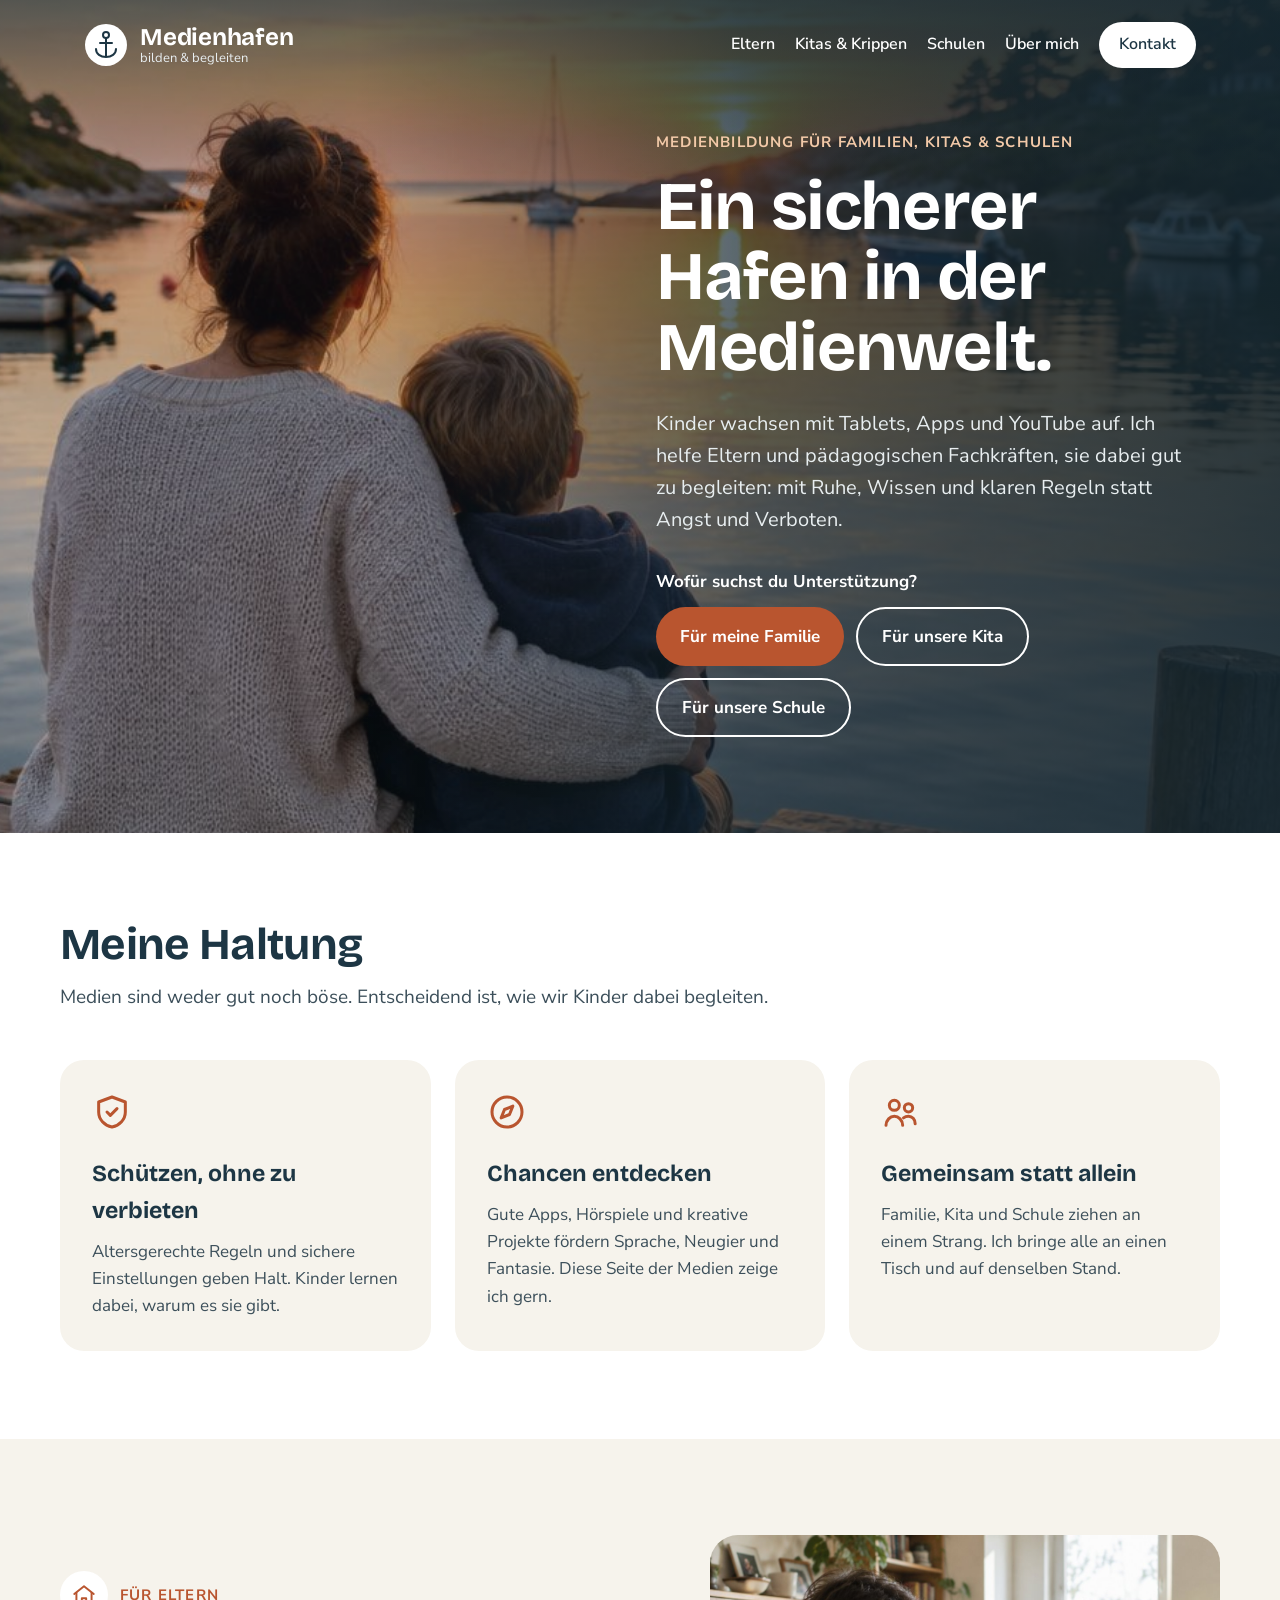
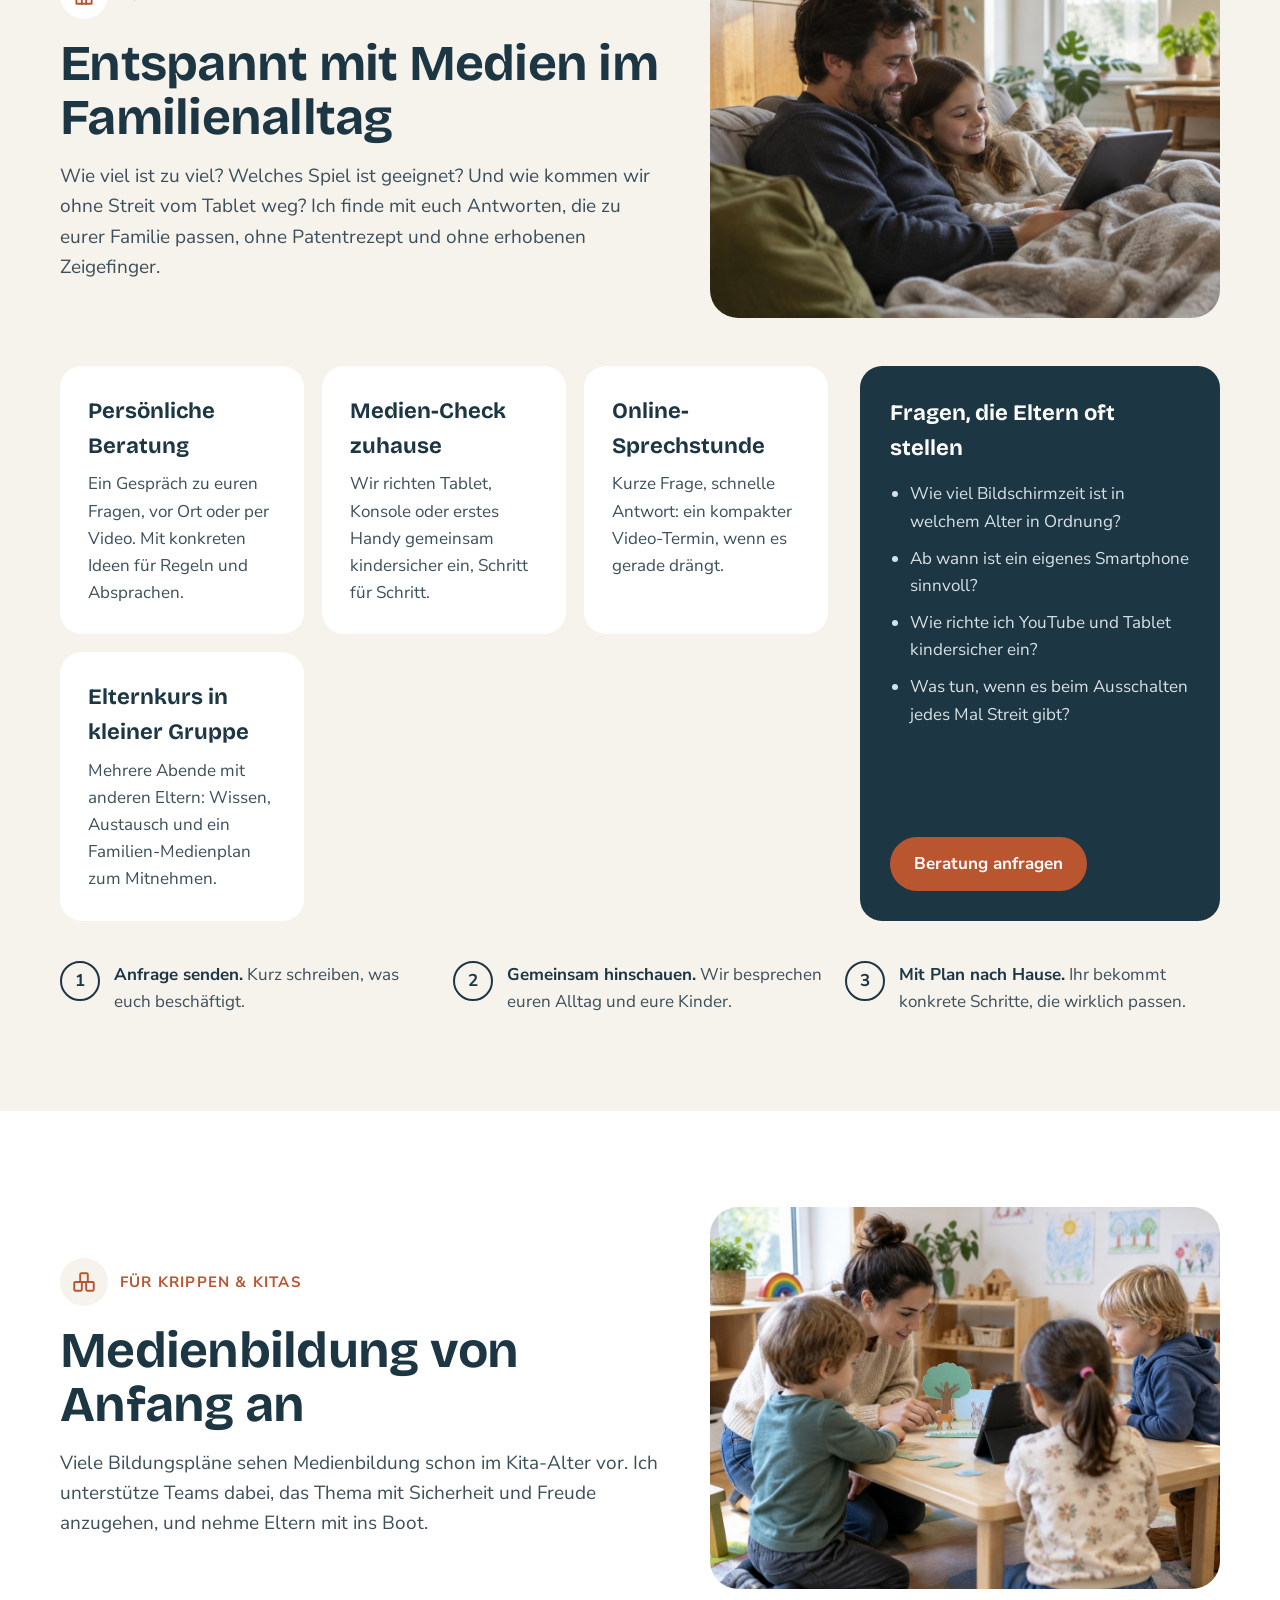
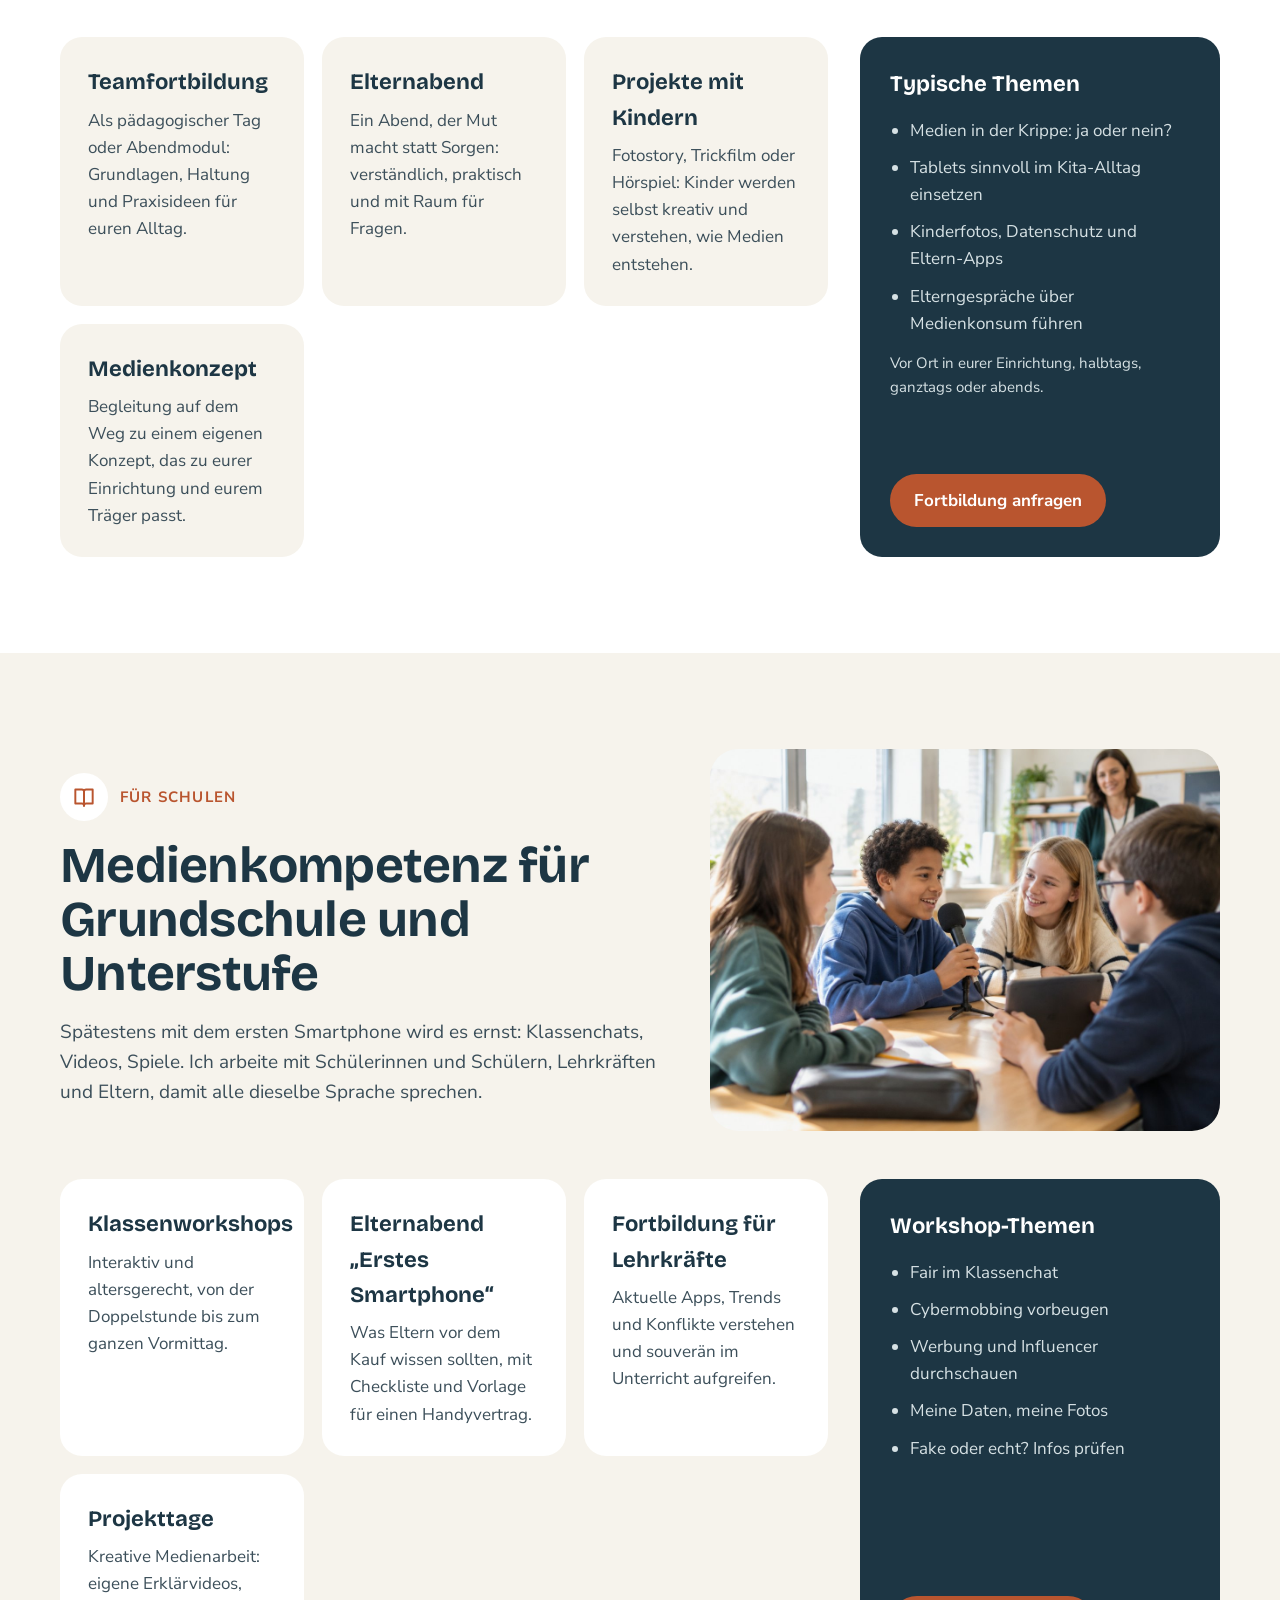
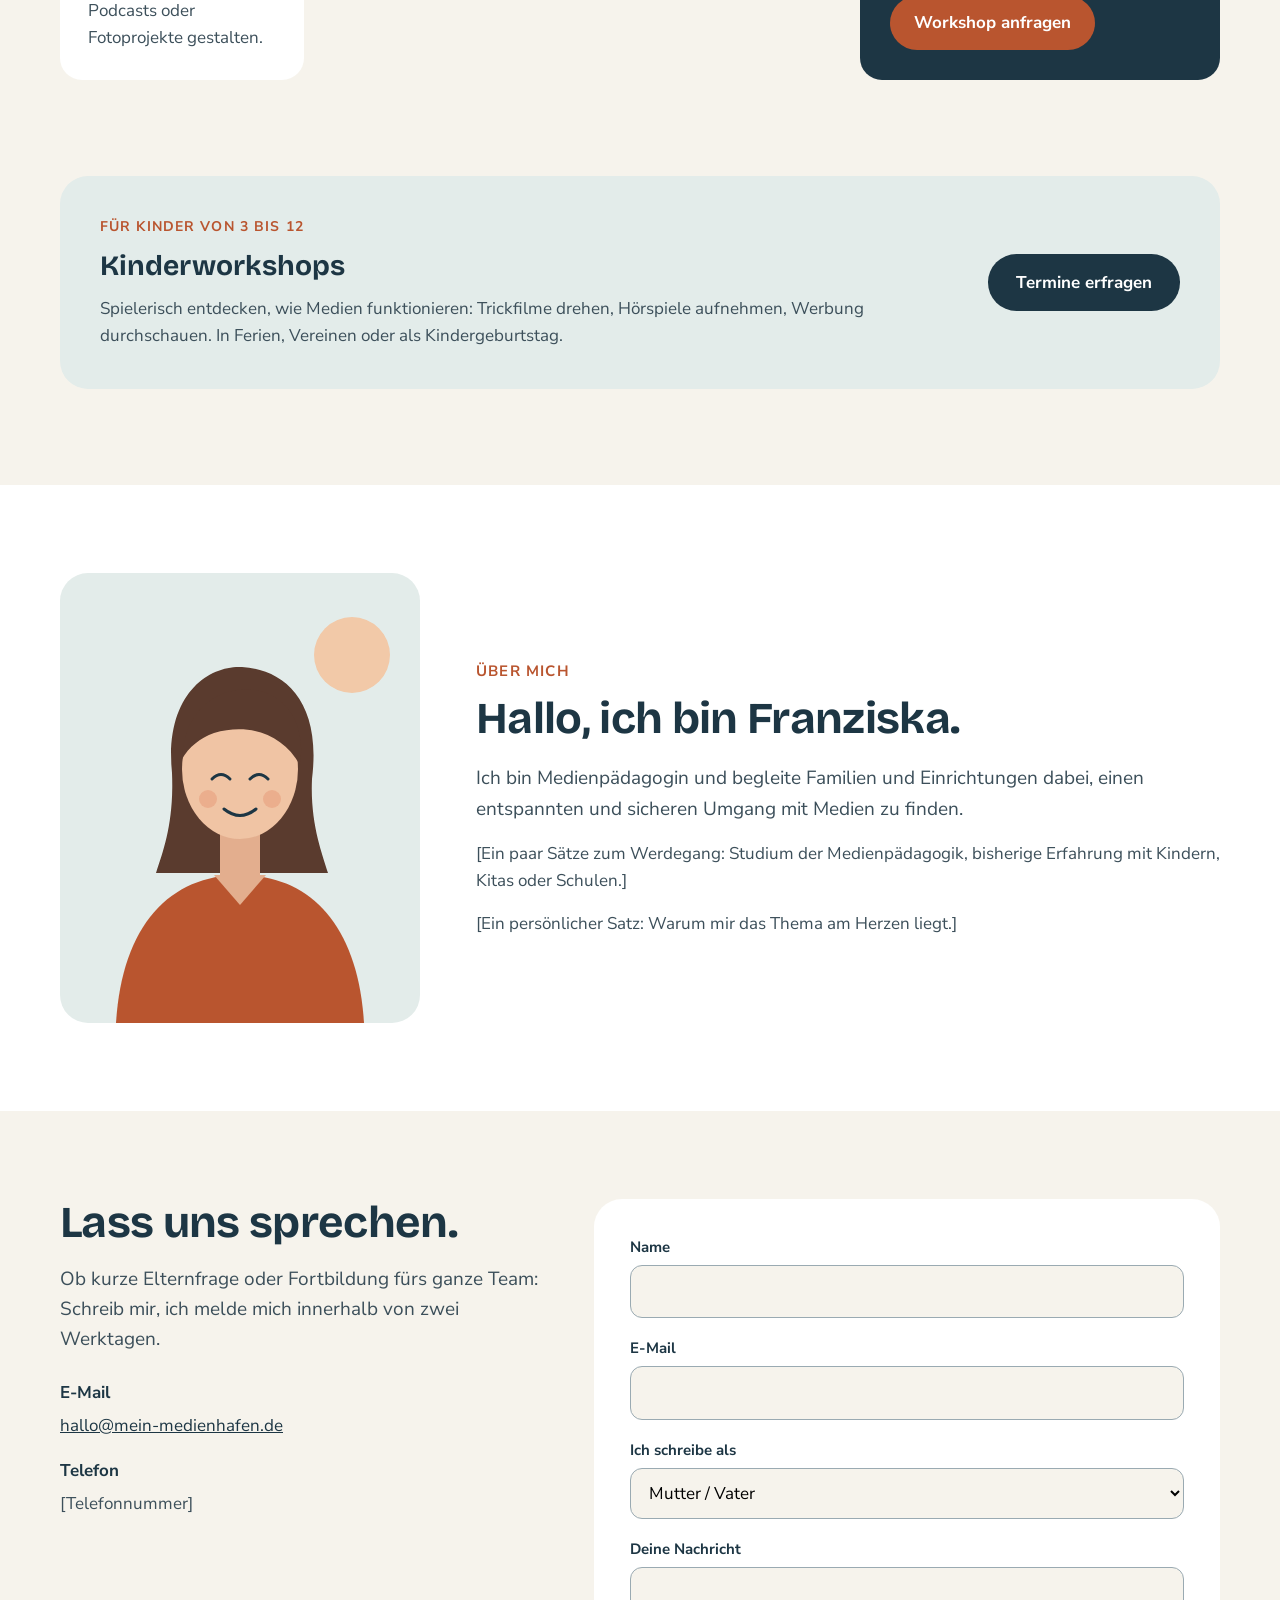
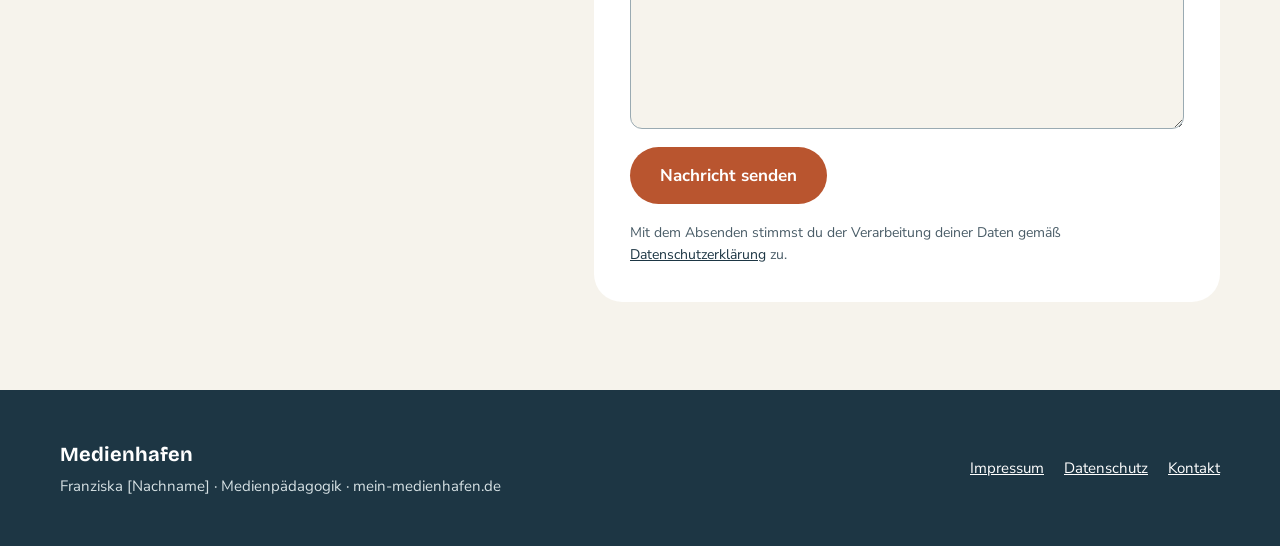
==== index.html @ 824d2dd9 "Erste Version der Medienhafen-Website Statische Startseite mit Bereichen für Eltern, Kitas und Schul" ====
<!doctype html>
<html lang="de">
<head>
<meta charset="utf-8">
<meta name="viewport" content="width=device-width, initial-scale=1">
<title>Medienhafen – Medienbildung für Familien, Kitas &amp; Schulen</title>
<meta name="description" content="Medienhafen: Franziska begleitet Eltern, Kitas, Krippen und Schulen beim entspannten und sicheren Umgang mit Medien.">
<link rel="stylesheet" href="css/style.css">
</head>
<body>
<div style="font-family: 'Nunito Sans', system-ui, sans-serif; color: #1D3644; background: #F6F3EC; font-size: 17px; line-height: 1.6">

<section id="start" style="position: relative; min-height: 780px; display: flex; flex-direction: column; overflow: hidden; background: #1D3644">
<img class="hero-img" src="bilder/startbild-familie.jpg" alt="Mutter und Kind sitzen von hinten gesehen auf einem Steg am Hafen bei Sonnenuntergang" style="position: absolute; top: 0; left: 0; width: 100%; height: 100%; object-fit: cover; object-position: 30% center">
<div style="position: absolute; inset: 0; background: rgba(20, 38, 48, 0.25)"></div>
<div style="position: absolute; inset: 0; background: linear-gradient(270deg, rgba(20, 38, 48, 0.85) 0%, rgba(20, 38, 48, 0.6) 42%, rgba(20, 38, 48, 0) 72%)"></div>
<div style="position: absolute; inset: 0; background: linear-gradient(180deg, rgba(20, 38, 48, 0.6) 0%, rgba(20, 38, 48, 0) 22%)"></div>

<header style="position: relative; max-width: 1160px; width: 100%; margin: 0 auto; padding: 22px 24px; box-sizing: border-box; display: flex; flex-wrap: wrap; align-items: center; justify-content: space-between; gap: 16px">
<a href="#start" style="display: flex; align-items: center; gap: 12px; text-decoration: none; color: #FFFFFF">
<svg width="44" height="44" viewBox="0 0 44 44" fill="none" stroke="#1D3644" stroke-width="2" stroke-linecap="round" stroke-linejoin="round" aria-hidden="true"><circle cx="22" cy="22" r="21" fill="#FFFFFF" stroke="none"></circle><circle cx="22" cy="12" r="3"></circle><path d="M22 15v18"></path><path d="M16 20h12"></path><path d="M12 26c0 5 4.5 8 10 8s10-3 10-8"></path></svg>
<span style="display: flex; flex-direction: column; line-height: 1.1">
<span style="font-family: 'Bricolage Grotesque', sans-serif; font-weight: 700; font-size: 24px; letter-spacing: -0.01em">Medienhafen</span>
<span style="font-size: 13px; color: #E8EEF0">bilden &amp; begleiten</span>
</span>
</a>
<nav aria-label="Hauptnavigation" style="display: flex; flex-wrap: wrap; align-items: center; gap: 6px 20px; font-weight: 600; font-size: 16px">
<a href="#eltern" style="text-decoration: none; color: #FFFFFF">Eltern</a>
<a href="#kitas" style="text-decoration: none; color: #FFFFFF">Kitas &amp; Krippen</a>
<a href="#schulen" style="text-decoration: none; color: #FFFFFF">Schulen</a>
<a href="#ueber" style="text-decoration: none; color: #FFFFFF">Über mich</a>
<a href="#kontakt" style="text-decoration: none; background: #FFFFFF; color: #1D3644; padding: 10px 20px; border-radius: 999px; min-height: 44px; box-sizing: border-box; display: inline-flex; align-items: center">Kontakt</a>
</nav>
</header>

<div style="position: relative; flex: 1 1 auto; max-width: 1160px; width: 100%; margin: 0 auto; padding: 40px 24px 96px; box-sizing: border-box; display: flex; justify-content: flex-end; align-items: center">
<div style="max-width: 540px; color: #FFFFFF">
<p style="margin: 0 0 18px; font-weight: 700; font-size: 15px; letter-spacing: 0.08em; text-transform: uppercase; color: #F2C9A8">Medienbildung für Familien, Kitas &amp; Schulen</p>
<h1 style="margin: 0 0 24px; font-family: 'Bricolage Grotesque', sans-serif; font-weight: 700; font-size: clamp(40px, 5.4vw, 68px); line-height: 1.04; letter-spacing: -0.02em">Ein sicherer Hafen in der Medienwelt.</h1>
<p style="margin: 0 0 32px; font-size: 20px; color: #E8EEF0">Kinder wachsen mit Tablets, Apps und YouTube auf. Ich helfe Eltern und pädagogischen Fachkräften, sie dabei gut zu begleiten: mit Ruhe, Wissen und klaren Regeln statt Angst und Verboten.</p>
<p style="margin: 0 0 12px; font-weight: 700">Wofür suchst du Unterstützung?</p>
<div style="display: flex; flex-wrap: wrap; gap: 12px">
<a href="#eltern" style="background: #B9552F; color: #FFFFFF; text-decoration: none; font-weight: 700; padding: 14px 24px; border-radius: 999px; min-height: 44px; box-sizing: border-box; display: inline-flex; align-items: center">Für meine Familie</a>
<a href="#kitas" style="background: transparent; color: #FFFFFF; text-decoration: none; font-weight: 700; padding: 14px 24px; border-radius: 999px; border: 2px solid #FFFFFF; min-height: 44px; box-sizing: border-box; display: inline-flex; align-items: center">Für unsere Kita</a>
<a href="#schulen" style="background: transparent; color: #FFFFFF; text-decoration: none; font-weight: 700; padding: 14px 24px; border-radius: 999px; border: 2px solid #FFFFFF; min-height: 44px; box-sizing: border-box; display: inline-flex; align-items: center">Für unsere Schule</a>
</div>
</div>
</div>
</section>

<section id="haltung" style="background: #FFFFFF; padding: 88px 24px">
<div style="max-width: 1160px; margin: 0 auto">
<h2 style="margin: 0 0 12px; font-family: 'Bricolage Grotesque', sans-serif; font-size: clamp(30px, 3.6vw, 44px); line-height: 1.1; letter-spacing: -0.015em">Meine Haltung</h2>
<p style="margin: 0 0 48px; font-size: 19px; color: #3C4F5A; max-width: 40em">Medien sind weder gut noch böse. Entscheidend ist, wie wir Kinder dabei begleiten.</p>
<div style="display: grid; grid-template-columns: repeat(auto-fit, minmax(260px, 1fr)); gap: 24px">
<div style="background: #F6F3EC; border-radius: 24px; padding: 32px">
<svg width="40" height="40" viewBox="0 0 24 24" fill="none" stroke="#B9552F" stroke-width="1.8" stroke-linecap="round" stroke-linejoin="round" aria-hidden="true"><path d="M12 3l8 3v6c0 4.5-3.4 8-8 9-4.6-1-8-4.5-8-9V6z"></path><path d="M9 12l2 2 4-4"></path></svg>
<h3 style="margin: 16px 0 8px; font-family: 'Bricolage Grotesque', sans-serif; font-size: 23px">Schützen, ohne zu verbieten</h3>
<p style="margin: 0; color: #3C4F5A">Altersgerechte Regeln und sichere Einstellungen geben Halt. Kinder lernen dabei, warum es sie gibt.</p>
</div>
<div style="background: #F6F3EC; border-radius: 24px; padding: 32px">
<svg width="40" height="40" viewBox="0 0 24 24" fill="none" stroke="#B9552F" stroke-width="1.8" stroke-linecap="round" stroke-linejoin="round" aria-hidden="true"><circle cx="12" cy="12" r="9"></circle><path d="M15.5 8.5l-2 5-5 2 2-5z"></path></svg>
<h3 style="margin: 16px 0 8px; font-family: 'Bricolage Grotesque', sans-serif; font-size: 23px">Chancen entdecken</h3>
<p style="margin: 0; color: #3C4F5A">Gute Apps, Hörspiele und kreative Projekte fördern Sprache, Neugier und Fantasie. Diese Seite der Medien zeige ich gern.</p>
</div>
<div style="background: #F6F3EC; border-radius: 24px; padding: 32px">
<svg width="40" height="40" viewBox="0 0 24 24" fill="none" stroke="#B9552F" stroke-width="1.8" stroke-linecap="round" stroke-linejoin="round" aria-hidden="true"><circle cx="8" cy="8" r="3"></circle><circle cx="16.5" cy="9.5" r="2.5"></circle><path d="M3 20c0-3 2.5-5.5 5-5.5s5 2.5 5 5.5"></path><path d="M13.5 15.5c.9-.7 1.9-1 3-1 2.2 0 4 2 4 4.5"></path></svg>
<h3 style="margin: 16px 0 8px; font-family: 'Bricolage Grotesque', sans-serif; font-size: 23px">Gemeinsam statt allein</h3>
<p style="margin: 0; color: #3C4F5A">Familie, Kita und Schule ziehen an einem Strang. Ich bringe alle an einen Tisch und auf denselben Stand.</p>
</div>
</div>
</div>
</section>

<section id="eltern" style="padding: 96px 24px">
<div style="max-width: 1160px; margin: 0 auto">
<div style="display: flex; flex-wrap: wrap; align-items: center; gap: 40px; margin-bottom: 48px">
<div style="flex: 1 1 460px; min-width: 0">
<div style="display: flex; align-items: center; gap: 12px; margin-bottom: 18px">
<span style="width: 48px; height: 48px; border-radius: 999px; background: #FFFFFF; display: inline-flex; align-items: center; justify-content: center"><svg width="26" height="26" viewBox="0 0 24 24" fill="none" stroke="#B9552F" stroke-width="1.8" stroke-linecap="round" stroke-linejoin="round" aria-hidden="true"><path d="M3 11l9-7 9 7"></path><path d="M5 10v10h14V10"></path><path d="M10 20v-5h4v5"></path></svg></span>
<span style="font-weight: 700; font-size: 15px; letter-spacing: 0.08em; text-transform: uppercase; color: #B9552F">Für Eltern</span>
</div>
<h2 style="margin: 0 0 16px; font-family: 'Bricolage Grotesque', sans-serif; font-size: clamp(32px, 4vw, 50px); line-height: 1.08; letter-spacing: -0.015em; max-width: 18em">Entspannt mit Medien im Familienalltag</h2>
<p style="margin: 0; font-size: 19px; color: #3C4F5A; max-width: 40em">Wie viel ist zu viel? Welches Spiel ist geeignet? Und wie kommen wir ohne Streit vom Tablet weg? Ich finde mit euch Antworten, die zu eurer Familie passen, ohne Patentrezept und ohne erhobenen Zeigefinger.</p>
</div>
<img src="bilder/eltern.jpg" alt="Vater und Tochter schauen gemeinsam auf dem Sofa auf ein Tablet" style="flex: 1 1 360px; min-width: 0; width: 100%; max-width: 520px; aspect-ratio: 4 / 3; object-fit: cover; border-radius: 28px; display: block">
</div>
<div style="display: flex; flex-wrap: wrap; gap: 32px">
<div style="flex: 999 1 560px; min-width: 0; display: grid; grid-template-columns: repeat(auto-fit, minmax(240px, 1fr)); gap: 18px">
<div style="background: #FFFFFF; border-radius: 22px; padding: 28px">
<h3 style="margin: 0 0 6px; font-family: 'Bricolage Grotesque', sans-serif; font-size: 22px">Persönliche Beratung</h3>
<p style="margin: 0; color: #3C4F5A">Ein Gespräch zu euren Fragen, vor Ort oder per Video. Mit konkreten Ideen für Regeln und Absprachen.</p>
</div>
<div style="background: #FFFFFF; border-radius: 22px; padding: 28px">
<h3 style="margin: 0 0 6px; font-family: 'Bricolage Grotesque', sans-serif; font-size: 22px">Medien-Check zuhause</h3>
<p style="margin: 0; color: #3C4F5A">Wir richten Tablet, Konsole oder erstes Handy gemeinsam kindersicher ein, Schritt für Schritt.</p>
</div>
<div style="background: #FFFFFF; border-radius: 22px; padding: 28px">
<h3 style="margin: 0 0 6px; font-family: 'Bricolage Grotesque', sans-serif; font-size: 22px">Online-Sprechstunde</h3>
<p style="margin: 0; color: #3C4F5A">Kurze Frage, schnelle Antwort: ein kompakter Video-Termin, wenn es gerade drängt.</p>
</div>
<div style="background: #FFFFFF; border-radius: 22px; padding: 28px">
<h3 style="margin: 0 0 6px; font-family: 'Bricolage Grotesque', sans-serif; font-size: 22px">Elternkurs in kleiner Gruppe</h3>
<p style="margin: 0; color: #3C4F5A">Mehrere Abende mit anderen Eltern: Wissen, Austausch und ein Familien-Medienplan zum Mitnehmen.</p>
</div>
</div>
<aside style="flex: 1 1 300px; min-width: 0; background: #1D3644; color: #FFFFFF; border-radius: 22px; padding: 30px; display: flex; flex-direction: column; gap: 14px">
<h3 style="margin: 0; font-family: 'Bricolage Grotesque', sans-serif; font-size: 22px">Fragen, die Eltern oft stellen</h3>
<ul style="margin: 0; padding-left: 20px; color: #D6E1E4; display: flex; flex-direction: column; gap: 10px">
<li>Wie viel Bildschirmzeit ist in welchem Alter in Ordnung?</li>
<li>Ab wann ist ein eigenes Smartphone sinnvoll?</li>
<li>Wie richte ich YouTube und Tablet kindersicher ein?</li>
<li>Was tun, wenn es beim Ausschalten jedes Mal Streit gibt?</li>
</ul>
<a href="#kontakt" style="margin-top: auto; align-self: flex-start; background: #B9552F; color: #FFFFFF; text-decoration: none; font-weight: 700; padding: 13px 24px; border-radius: 999px; min-height: 44px; box-sizing: border-box; display: inline-flex; align-items: center">Beratung anfragen</a>
</aside>
</div>
<div style="margin-top: 40px; display: grid; grid-template-columns: repeat(auto-fit, minmax(220px, 1fr)); gap: 18px">
<div style="display: flex; gap: 14px; align-items: flex-start"><span style="flex: none; width: 36px; height: 36px; border-radius: 999px; border: 2px solid #1D3644; display: inline-flex; align-items: center; justify-content: center; font-weight: 700">1</span><p style="margin: 0; color: #3C4F5A"><strong style="color: #1D3644">Anfrage senden.</strong> Kurz schreiben, was euch beschäftigt.</p></div>
<div style="display: flex; gap: 14px; align-items: flex-start"><span style="flex: none; width: 36px; height: 36px; border-radius: 999px; border: 2px solid #1D3644; display: inline-flex; align-items: center; justify-content: center; font-weight: 700">2</span><p style="margin: 0; color: #3C4F5A"><strong style="color: #1D3644">Gemeinsam hinschauen.</strong> Wir besprechen euren Alltag und eure Kinder.</p></div>
<div style="display: flex; gap: 14px; align-items: flex-start"><span style="flex: none; width: 36px; height: 36px; border-radius: 999px; border: 2px solid #1D3644; display: inline-flex; align-items: center; justify-content: center; font-weight: 700">3</span><p style="margin: 0; color: #3C4F5A"><strong style="color: #1D3644">Mit Plan nach Hause.</strong> Ihr bekommt konkrete Schritte, die wirklich passen.</p></div>
</div>
</div>
</section>

<section id="kitas" style="background: #FFFFFF; padding: 96px 24px">
<div style="max-width: 1160px; margin: 0 auto">
<div style="display: flex; flex-wrap: wrap; align-items: center; gap: 40px; margin-bottom: 48px">
<div style="flex: 1 1 460px; min-width: 0">
<div style="display: flex; align-items: center; gap: 12px; margin-bottom: 18px">
<span style="width: 48px; height: 48px; border-radius: 999px; background: #F6F3EC; display: inline-flex; align-items: center; justify-content: center"><svg width="26" height="26" viewBox="0 0 24 24" fill="none" stroke="#B9552F" stroke-width="1.8" stroke-linecap="round" stroke-linejoin="round" aria-hidden="true"><rect x="3" y="12" width="7" height="8" rx="1"></rect><rect x="14" y="12" width="7" height="8" rx="1"></rect><rect x="8.5" y="4" width="7" height="8" rx="1"></rect></svg></span>
<span style="font-weight: 700; font-size: 15px; letter-spacing: 0.08em; text-transform: uppercase; color: #B9552F">Für Krippen &amp; Kitas</span>
</div>
<h2 style="margin: 0 0 16px; font-family: 'Bricolage Grotesque', sans-serif; font-size: clamp(32px, 4vw, 50px); line-height: 1.08; letter-spacing: -0.015em; max-width: 18em">Medienbildung von Anfang an</h2>
<p style="margin: 0; font-size: 19px; color: #3C4F5A; max-width: 40em">Viele Bildungspläne sehen Medienbildung schon im Kita-Alter vor. Ich unterstütze Teams dabei, das Thema mit Sicherheit und Freude anzugehen, und nehme Eltern mit ins Boot.</p>
</div>
<img src="bilder/kita.jpg" alt="Erzieherin gestaltet mit Kita-Kindern einen Trickfilm aus Papierfiguren und Tablet" style="flex: 1 1 360px; min-width: 0; width: 100%; max-width: 520px; aspect-ratio: 4 / 3; object-fit: cover; border-radius: 28px; display: block">
</div>
<div style="display: flex; flex-wrap: wrap; gap: 32px">
<div style="flex: 999 1 560px; min-width: 0; display: grid; grid-template-columns: repeat(auto-fit, minmax(240px, 1fr)); gap: 18px">
<div style="background: #F6F3EC; border-radius: 22px; padding: 28px">
<h3 style="margin: 0 0 6px; font-family: 'Bricolage Grotesque', sans-serif; font-size: 22px">Teamfortbildung</h3>
<p style="margin: 0; color: #3C4F5A">Als pädagogischer Tag oder Abendmodul: Grundlagen, Haltung und Praxisideen für euren Alltag.</p>
</div>
<div style="background: #F6F3EC; border-radius: 22px; padding: 28px">
<h3 style="margin: 0 0 6px; font-family: 'Bricolage Grotesque', sans-serif; font-size: 22px">Elternabend</h3>
<p style="margin: 0; color: #3C4F5A">Ein Abend, der Mut macht statt Sorgen: verständlich, praktisch und mit Raum für Fragen.</p>
</div>
<div style="background: #F6F3EC; border-radius: 22px; padding: 28px">
<h3 style="margin: 0 0 6px; font-family: 'Bricolage Grotesque', sans-serif; font-size: 22px">Projekte mit Kindern</h3>
<p style="margin: 0; color: #3C4F5A">Fotostory, Trickfilm oder Hörspiel: Kinder werden selbst kreativ und verstehen, wie Medien entstehen.</p>
</div>
<div style="background: #F6F3EC; border-radius: 22px; padding: 28px">
<h3 style="margin: 0 0 6px; font-family: 'Bricolage Grotesque', sans-serif; font-size: 22px">Medienkonzept</h3>
<p style="margin: 0; color: #3C4F5A">Begleitung auf dem Weg zu einem eigenen Konzept, das zu eurer Einrichtung und eurem Träger passt.</p>
</div>
</div>
<aside style="flex: 1 1 300px; min-width: 0; background: #1D3644; color: #FFFFFF; border-radius: 22px; padding: 30px; display: flex; flex-direction: column; gap: 14px">
<h3 style="margin: 0; font-family: 'Bricolage Grotesque', sans-serif; font-size: 22px">Typische Themen</h3>
<ul style="margin: 0; padding-left: 20px; color: #D6E1E4; display: flex; flex-direction: column; gap: 10px">
<li>Medien in der Krippe: ja oder nein?</li>
<li>Tablets sinnvoll im Kita-Alltag einsetzen</li>
<li>Kinderfotos, Datenschutz und Eltern-Apps</li>
<li>Elterngespräche über Medienkonsum führen</li>
</ul>
<p style="margin: 0; color: #D6E1E4; font-size: 15px">Vor Ort in eurer Einrichtung, halbtags, ganztags oder abends.</p>
<a href="#kontakt" style="margin-top: auto; align-self: flex-start; background: #B9552F; color: #FFFFFF; text-decoration: none; font-weight: 700; padding: 13px 24px; border-radius: 999px; min-height: 44px; box-sizing: border-box; display: inline-flex; align-items: center">Fortbildung anfragen</a>
</aside>
</div>
</div>
</section>

<section id="schulen" style="padding: 96px 24px">
<div style="max-width: 1160px; margin: 0 auto">
<div style="display: flex; flex-wrap: wrap; align-items: center; gap: 40px; margin-bottom: 48px">
<div style="flex: 1 1 460px; min-width: 0">
<div style="display: flex; align-items: center; gap: 12px; margin-bottom: 18px">
<span style="width: 48px; height: 48px; border-radius: 999px; background: #FFFFFF; display: inline-flex; align-items: center; justify-content: center"><svg width="26" height="26" viewBox="0 0 24 24" fill="none" stroke="#B9552F" stroke-width="1.8" stroke-linecap="round" stroke-linejoin="round" aria-hidden="true"><path d="M4 5h6a2 2 0 0 1 2 2v13a2 2 0 0 0-2-2H4z"></path><path d="M20 5h-6a2 2 0 0 0-2 2v13a2 2 0 0 1 2-2h6z"></path></svg></span>
<span style="font-weight: 700; font-size: 15px; letter-spacing: 0.08em; text-transform: uppercase; color: #B9552F">Für Schulen</span>
</div>
<h2 style="margin: 0 0 16px; font-family: 'Bricolage Grotesque', sans-serif; font-size: clamp(32px, 4vw, 50px); line-height: 1.08; letter-spacing: -0.015em; max-width: 18em">Medienkompetenz für Grundschule und Unterstufe</h2>
<p style="margin: 0; font-size: 19px; color: #3C4F5A; max-width: 40em">Spätestens mit dem ersten Smartphone wird es ernst: Klassenchats, Videos, Spiele. Ich arbeite mit Schülerinnen und Schülern, Lehrkräften und Eltern, damit alle dieselbe Sprache sprechen.</p>
</div>
<img src="bilder/schule.jpg" alt="Schülergruppe nimmt im Klassenzimmer einen Podcast mit Mikrofon und Tablet auf" style="flex: 1 1 360px; min-width: 0; width: 100%; max-width: 520px; aspect-ratio: 4 / 3; object-fit: cover; border-radius: 28px; display: block">
</div>
<div style="display: flex; flex-wrap: wrap; gap: 32px">
<div style="flex: 999 1 560px; min-width: 0; display: grid; grid-template-columns: repeat(auto-fit, minmax(240px, 1fr)); gap: 18px">
<div style="background: #FFFFFF; border-radius: 22px; padding: 28px">
<h3 style="margin: 0 0 6px; font-family: 'Bricolage Grotesque', sans-serif; font-size: 22px">Klassenworkshops</h3>
<p style="margin: 0; color: #3C4F5A">Interaktiv und altersgerecht, von der Doppelstunde bis zum ganzen Vormittag.</p>
</div>
<div style="background: #FFFFFF; border-radius: 22px; padding: 28px">
<h3 style="margin: 0 0 6px; font-family: 'Bricolage Grotesque', sans-serif; font-size: 22px">Elternabend „Erstes Smartphone“</h3>
<p style="margin: 0; color: #3C4F5A">Was Eltern vor dem Kauf wissen sollten, mit Checkliste und Vorlage für einen Handyvertrag.</p>
</div>
<div style="background: #FFFFFF; border-radius: 22px; padding: 28px">
<h3 style="margin: 0 0 6px; font-family: 'Bricolage Grotesque', sans-serif; font-size: 22px">Fortbildung für Lehrkräfte</h3>
<p style="margin: 0; color: #3C4F5A">Aktuelle Apps, Trends und Konflikte verstehen und souverän im Unterricht aufgreifen.</p>
</div>
<div style="background: #FFFFFF; border-radius: 22px; padding: 28px">
<h3 style="margin: 0 0 6px; font-family: 'Bricolage Grotesque', sans-serif; font-size: 22px">Projekttage</h3>
<p style="margin: 0; color: #3C4F5A">Kreative Medienarbeit: eigene Erklärvideos, Podcasts oder Fotoprojekte gestalten.</p>
</div>
</div>
<aside style="flex: 1 1 300px; min-width: 0; background: #1D3644; color: #FFFFFF; border-radius: 22px; padding: 30px; display: flex; flex-direction: column; gap: 14px">
<h3 style="margin: 0; font-family: 'Bricolage Grotesque', sans-serif; font-size: 22px">Workshop-Themen</h3>
<ul style="margin: 0; padding-left: 20px; color: #D6E1E4; display: flex; flex-direction: column; gap: 10px">
<li>Fair im Klassenchat</li>
<li>Cybermobbing vorbeugen</li>
<li>Werbung und Influencer durchschauen</li>
<li>Meine Daten, meine Fotos</li>
<li>Fake oder echt? Infos prüfen</li>
</ul>
<a href="#kontakt" style="margin-top: auto; align-self: flex-start; background: #B9552F; color: #FFFFFF; text-decoration: none; font-weight: 700; padding: 13px 24px; border-radius: 999px; min-height: 44px; box-sizing: border-box; display: inline-flex; align-items: center">Workshop anfragen</a>
</aside>
</div>
</div>
</section>

<section style="padding: 0 24px 96px">
<div style="max-width: 1160px; margin: 0 auto; background: #E3ECEA; border-radius: 28px; padding: 40px; box-sizing: border-box; display: flex; flex-wrap: wrap; align-items: center; justify-content: space-between; gap: 20px">
<div style="flex: 1 1 420px; min-width: 0">
<p style="margin: 0 0 6px; font-weight: 700; font-size: 14px; letter-spacing: 0.08em; text-transform: uppercase; color: #B9552F">Für Kinder von 3 bis 12</p>
<h3 style="margin: 0 0 6px; font-family: 'Bricolage Grotesque', sans-serif; font-size: 28px">Kinderworkshops</h3>
<p style="margin: 0; color: #3C4F5A">Spielerisch entdecken, wie Medien funktionieren: Trickfilme drehen, Hörspiele aufnehmen, Werbung durchschauen. In Ferien, Vereinen oder als Kindergeburtstag.</p>
</div>
<a href="#kontakt" style="background: #1D3644; color: #FFFFFF; text-decoration: none; font-weight: 700; padding: 15px 28px; border-radius: 999px; min-height: 44px; box-sizing: border-box; display: inline-flex; align-items: center">Termine erfragen</a>
</div>
</section>

<section id="ueber" style="background: #FFFFFF; padding: 88px 24px">
<div style="max-width: 1160px; margin: 0 auto; display: flex; flex-wrap: wrap; align-items: center; gap: 56px">
<div style="flex: 0 1 360px; min-width: 0; aspect-ratio: 4 / 5; background: #E3ECEA; border-radius: 28px; overflow: hidden; display: flex; align-items: flex-end; justify-content: center">
<svg viewBox="0 0 360 450" width="100%" height="100%" preserveAspectRatio="xMidYMax slice" role="img" aria-label="Platzhalter-Porträt, wird durch ein Foto von Franziska ersetzt">
<circle cx="292" cy="82" r="38" fill="#F2C9A8"></circle>
<path d="M112 200 C104 120 150 92 182 94 C222 96 262 126 252 206 C250 250 262 280 268 300 L96 300 C104 276 114 248 112 200 Z" fill="#5A3B2E"></path>
<rect x="160" y="246" width="40" height="60" fill="#E3AE8E"></rect>
<path d="M56 450 C62 352 110 302 180 302 C250 302 298 352 304 450 Z" fill="#B9552F"></path>
<path d="M154 302 L180 332 L206 302 Z" fill="#E3AE8E"></path>
<ellipse cx="180" cy="196" rx="58" ry="70" fill="#F0C4A4"></ellipse>
<path d="M122 186 C124 130 166 112 196 117 C228 123 246 152 240 192 C222 160 188 150 154 160 C140 165 129 174 122 186 Z" fill="#5A3B2E"></path>
<circle cx="148" cy="226" r="9" fill="#E8A07F" opacity="0.6"></circle>
<circle cx="212" cy="226" r="9" fill="#E8A07F" opacity="0.6"></circle>
<path d="M152 206 q9 -9 18 0" stroke="#1D3644" stroke-width="3" fill="none" stroke-linecap="round"></path>
<path d="M190 206 q9 -9 18 0" stroke="#1D3644" stroke-width="3" fill="none" stroke-linecap="round"></path>
<path d="M164 236 q16 13 32 0" stroke="#1D3644" stroke-width="3" fill="none" stroke-linecap="round"></path>
</svg>
</div>
<div style="flex: 1 1 440px; min-width: 0">
<p style="margin: 0 0 12px; font-weight: 700; font-size: 15px; letter-spacing: 0.08em; text-transform: uppercase; color: #B9552F">Über mich</p>
<h2 style="margin: 0 0 20px; font-family: 'Bricolage Grotesque', sans-serif; font-size: clamp(30px, 3.6vw, 44px); line-height: 1.1; letter-spacing: -0.015em">Hallo, ich bin Franziska.</h2>
<p style="margin: 0 0 16px; font-size: 19px; color: #3C4F5A">Ich bin Medienpädagogin und begleite Familien und Einrichtungen dabei, einen entspannten und sicheren Umgang mit Medien zu finden.</p>
<p style="margin: 0 0 16px; color: #3C4F5A">[Ein paar Sätze zum Werdegang: Studium der Medienpädagogik, bisherige Erfahrung mit Kindern, Kitas oder Schulen.]</p>
<p style="margin: 0; color: #3C4F5A">[Ein persönlicher Satz: Warum mir das Thema am Herzen liegt.]</p>
</div>
</div>
</section>

<section id="kontakt" style="padding: 88px 24px">
<div style="max-width: 1160px; margin: 0 auto; display: flex; flex-wrap: wrap; gap: 48px">
<div style="flex: 1 1 340px; min-width: 0">
<h2 style="margin: 0 0 16px; font-family: 'Bricolage Grotesque', sans-serif; font-size: clamp(30px, 3.6vw, 44px); line-height: 1.1; letter-spacing: -0.015em">Lass uns sprechen.</h2>
<p style="margin: 0 0 24px; font-size: 19px; color: #3C4F5A">Ob kurze Elternfrage oder Fortbildung fürs ganze Team: Schreib mir, ich melde mich innerhalb von zwei Werktagen.</p>
<p style="margin: 0 0 6px; font-weight: 700">E-Mail</p>
<p style="margin: 0 0 18px"><a href="mailto:hallo@mein-medienhafen.de">hallo@mein-medienhafen.de</a></p>
<p style="margin: 0 0 6px; font-weight: 700">Telefon</p>
<p style="margin: 0; color: #3C4F5A">[Telefonnummer]</p>
</div>
<form id="kontaktformular" style="flex: 1 1 480px; min-width: 0; background: #FFFFFF; border-radius: 28px; padding: 36px; display: flex; flex-direction: column; gap: 18px; box-sizing: border-box">
<div style="display: flex; flex-direction: column; gap: 6px">
<label for="f-name" style="font-weight: 700; font-size: 15px">Name</label>
<input id="f-name" type="text" required autocomplete="name" style="font: inherit; padding: 12px 14px; border: 1.5px solid #9AAAB2; border-radius: 12px; background: #F6F3EC; min-height: 44px; box-sizing: border-box">
</div>
<div style="display: flex; flex-direction: column; gap: 6px">
<label for="f-mail" style="font-weight: 700; font-size: 15px">E-Mail</label>
<input id="f-mail" type="email" required autocomplete="email" style="font: inherit; padding: 12px 14px; border: 1.5px solid #9AAAB2; border-radius: 12px; background: #F6F3EC; min-height: 44px; box-sizing: border-box">
</div>
<div style="display: flex; flex-direction: column; gap: 6px">
<label for="f-wer" style="font-weight: 700; font-size: 15px">Ich schreibe als</label>
<select id="f-wer" style="font: inherit; padding: 12px 14px; border: 1.5px solid #9AAAB2; border-radius: 12px; background: #F6F3EC; min-height: 44px; box-sizing: border-box">
<option>Mutter / Vater</option>
<option>Krippe / Kita</option>
<option>Schule</option>
<option>Sonstiges</option>
</select>
</div>
<div style="display: flex; flex-direction: column; gap: 6px">
<label for="f-msg" style="font-weight: 700; font-size: 15px">Deine Nachricht</label>
<textarea id="f-msg" required rows="5" style="font: inherit; padding: 12px 14px; border: 1.5px solid #9AAAB2; border-radius: 12px; background: #F6F3EC; resize: vertical; box-sizing: border-box"></textarea>
</div>
<button type="submit" style="align-self: flex-start; font: inherit; font-weight: 700; background: #B9552F; color: #FFFFFF; border: 0; padding: 15px 30px; border-radius: 999px; min-height: 44px; cursor: pointer">Nachricht senden</button>
<p style="margin: 0; font-size: 14px; color: #4A5D68">Mit dem Absenden stimmst du der Verarbeitung deiner Daten gemäß <a href="datenschutz.html">Datenschutzerklärung</a> zu.</p>
</form>
</div>
</section>

<footer style="background: #1D3644; color: #D6E1E4; padding: 48px 24px">
<div style="max-width: 1160px; margin: 0 auto; display: flex; flex-wrap: wrap; justify-content: space-between; gap: 20px; font-size: 15px">
<div>
<p style="margin: 0 0 4px; font-family: 'Bricolage Grotesque', sans-serif; font-weight: 700; font-size: 20px; color: #FFFFFF">Medienhafen</p>
<p style="margin: 0">Franziska [Nachname] · Medienpädagogik · mein-medienhafen.de</p>
</div>
<nav aria-label="Rechtliches" style="display: flex; flex-wrap: wrap; gap: 20px; align-items: center">
<a href="impressum.html" style="color: #FFFFFF">Impressum</a>
<a href="datenschutz.html" style="color: #FFFFFF">Datenschutz</a>
<a href="#kontakt" style="color: #FFFFFF">Kontakt</a>
</nav>
</div>
</footer>

</div>
<script src="js/kontakt.js"></script>
</body>
</html>
---- css/style.css ----
/* Schriften: lokal eingebunden (kein Abruf bei Google, DSGVO-freundlich) */
@font-face {
  font-family: 'Bricolage Grotesque';
  font-style: normal;
  font-display: swap;
  font-weight: 200 800;
  src: url('../fonts/bricolage-grotesque-latin-ext-wght-normal.woff2') format('woff2-variations');
  unicode-range: U+0100-02BA, U+02BD-02C5, U+02C7-02CC, U+02CE-02D7, U+02DD-02FF, U+0304, U+0308, U+0329, U+1D00-1DBF, U+1E00-1E9F, U+1EF2-1EFF, U+2020, U+20A0-20AB, U+20AD-20C0, U+2113, U+2C60-2C7F, U+A720-A7FF;
}
@font-face {
  font-family: 'Bricolage Grotesque';
  font-style: normal;
  font-display: swap;
  font-weight: 200 800;
  src: url('../fonts/bricolage-grotesque-latin-wght-normal.woff2') format('woff2-variations');
  unicode-range: U+0000-00FF, U+0131, U+0152-0153, U+02BB-02BC, U+02C6, U+02DA, U+02DC, U+0304, U+0308, U+0329, U+2000-206F, U+20AC, U+2122, U+2191, U+2193, U+2212, U+2215, U+FEFF, U+FFFD;
}
@font-face {
  font-family: 'Nunito Sans';
  font-style: normal;
  font-display: swap;
  font-weight: 200 1000;
  src: url('../fonts/nunito-sans-latin-ext-wght-normal.woff2') format('woff2-variations');
  unicode-range: U+0100-02BA, U+02BD-02C5, U+02C7-02CC, U+02CE-02D7, U+02DD-02FF, U+0304, U+0308, U+0329, U+1D00-1DBF, U+1E00-1E9F, U+1EF2-1EFF, U+2020, U+20A0-20AB, U+20AD-20C0, U+2113, U+2C60-2C7F, U+A720-A7FF;
}
@font-face {
  font-family: 'Nunito Sans';
  font-style: normal;
  font-display: swap;
  font-weight: 200 1000;
  src: url('../fonts/nunito-sans-latin-wght-normal.woff2') format('woff2-variations');
  unicode-range: U+0000-00FF, U+0131, U+0152-0153, U+02BB-02BC, U+02C6, U+02DA, U+02DC, U+0304, U+0308, U+0329, U+2000-206F, U+20AC, U+2122, U+2191, U+2193, U+2212, U+2215, U+FEFF, U+FFFD;
}

html { scroll-behavior: smooth; }
body { margin: 0; background: #F6F3EC; }
a { color: #1D3644; }
a:hover { color: #B9552F; }
img { max-width: 100%; }

/* Startbild auf großen Bildschirmen etwas nach links schieben, damit Mutter und Kind gut sichtbar bleiben */
@media (min-width: 900px) {
  .hero-img { max-width: none; width: 130% !important; left: -30% !important; object-position: 50% 30% !important; }
}

/* Unterseiten (Impressum, Datenschutz) */
.unterseite { font-family: 'Nunito Sans', system-ui, sans-serif; color: #1D3644; font-size: 17px; line-height: 1.6; max-width: 760px; margin: 0 auto; padding: 48px 24px 96px; }
.unterseite h1 { font-family: 'Bricolage Grotesque', sans-serif; font-size: clamp(34px, 5vw, 48px); line-height: 1.1; margin: 32px 0 24px; }
.unterseite h2 { font-family: 'Bricolage Grotesque', sans-serif; font-size: 24px; margin: 36px 0 8px; }
.unterseite .hinweis { background: #FFFFFF; border-radius: 18px; padding: 20px 24px; color: #3C4F5A; }
.unterseite .zurueck { font-weight: 700; }
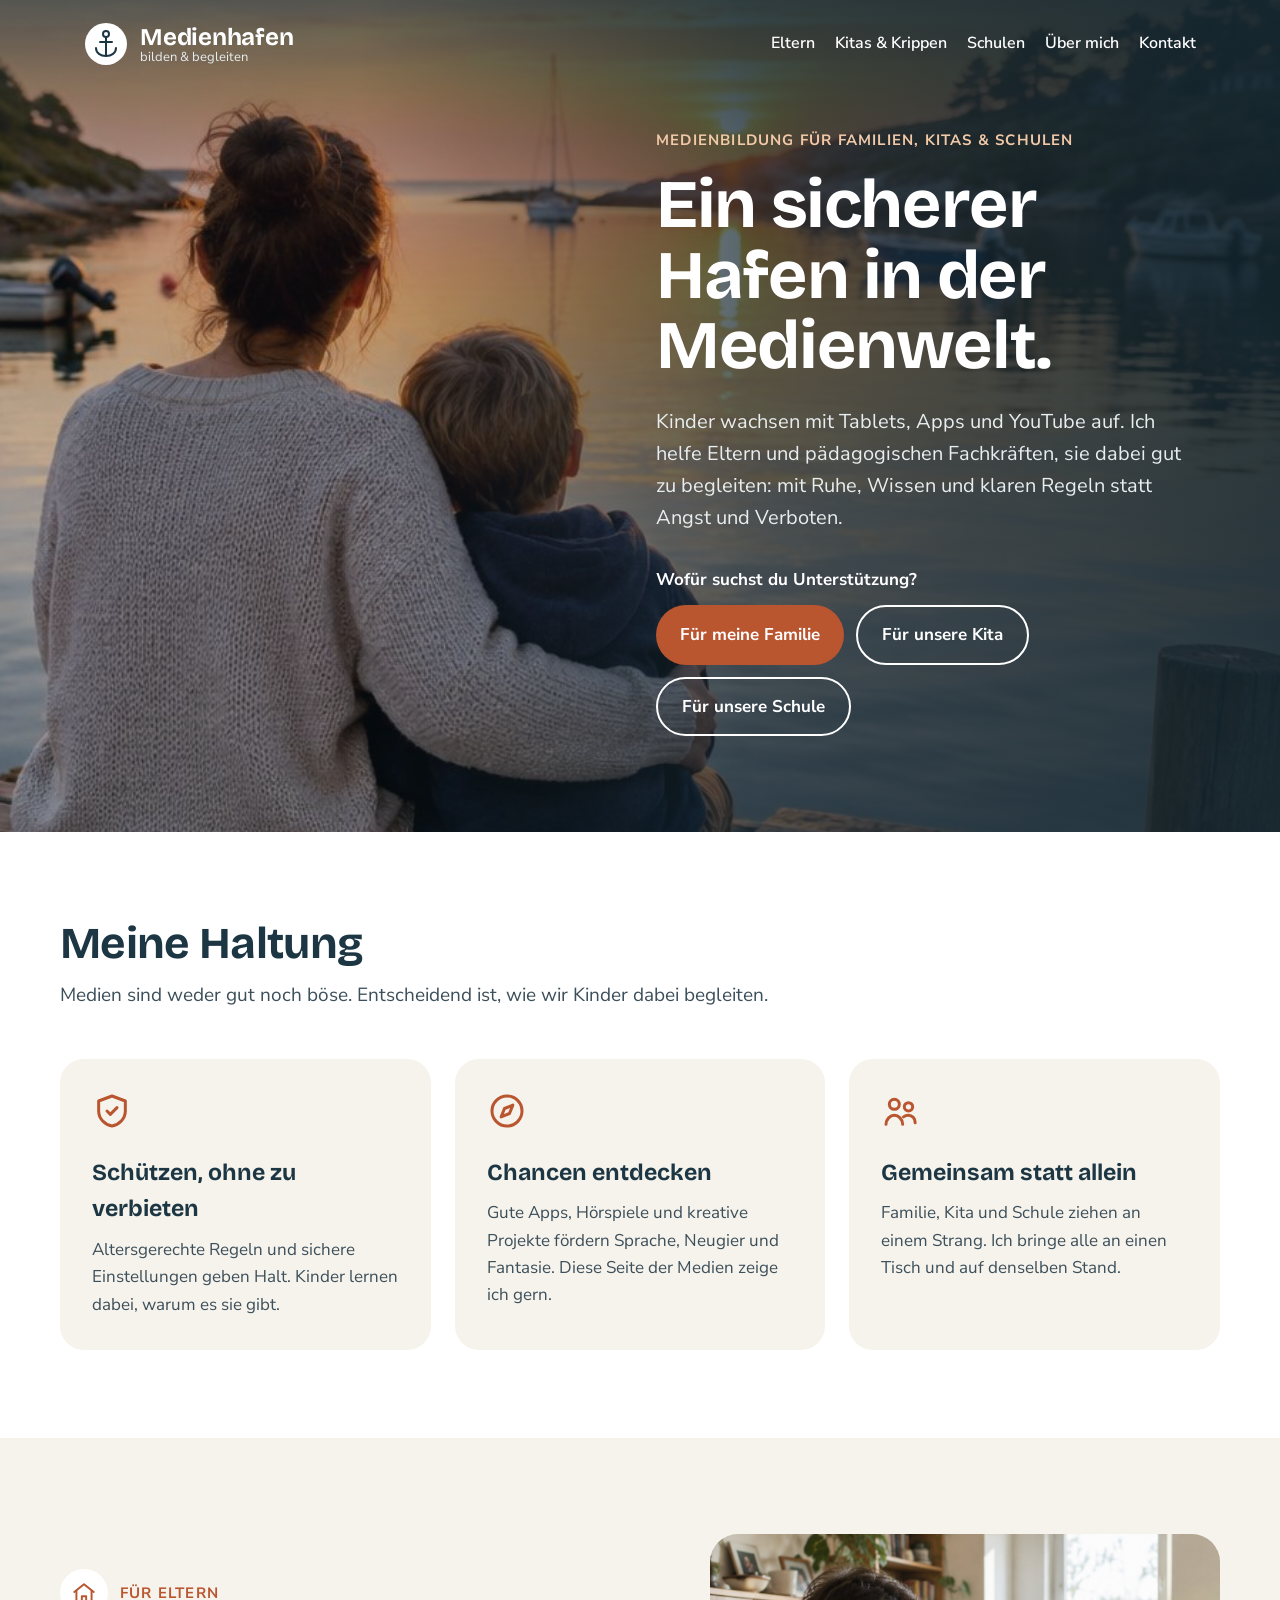
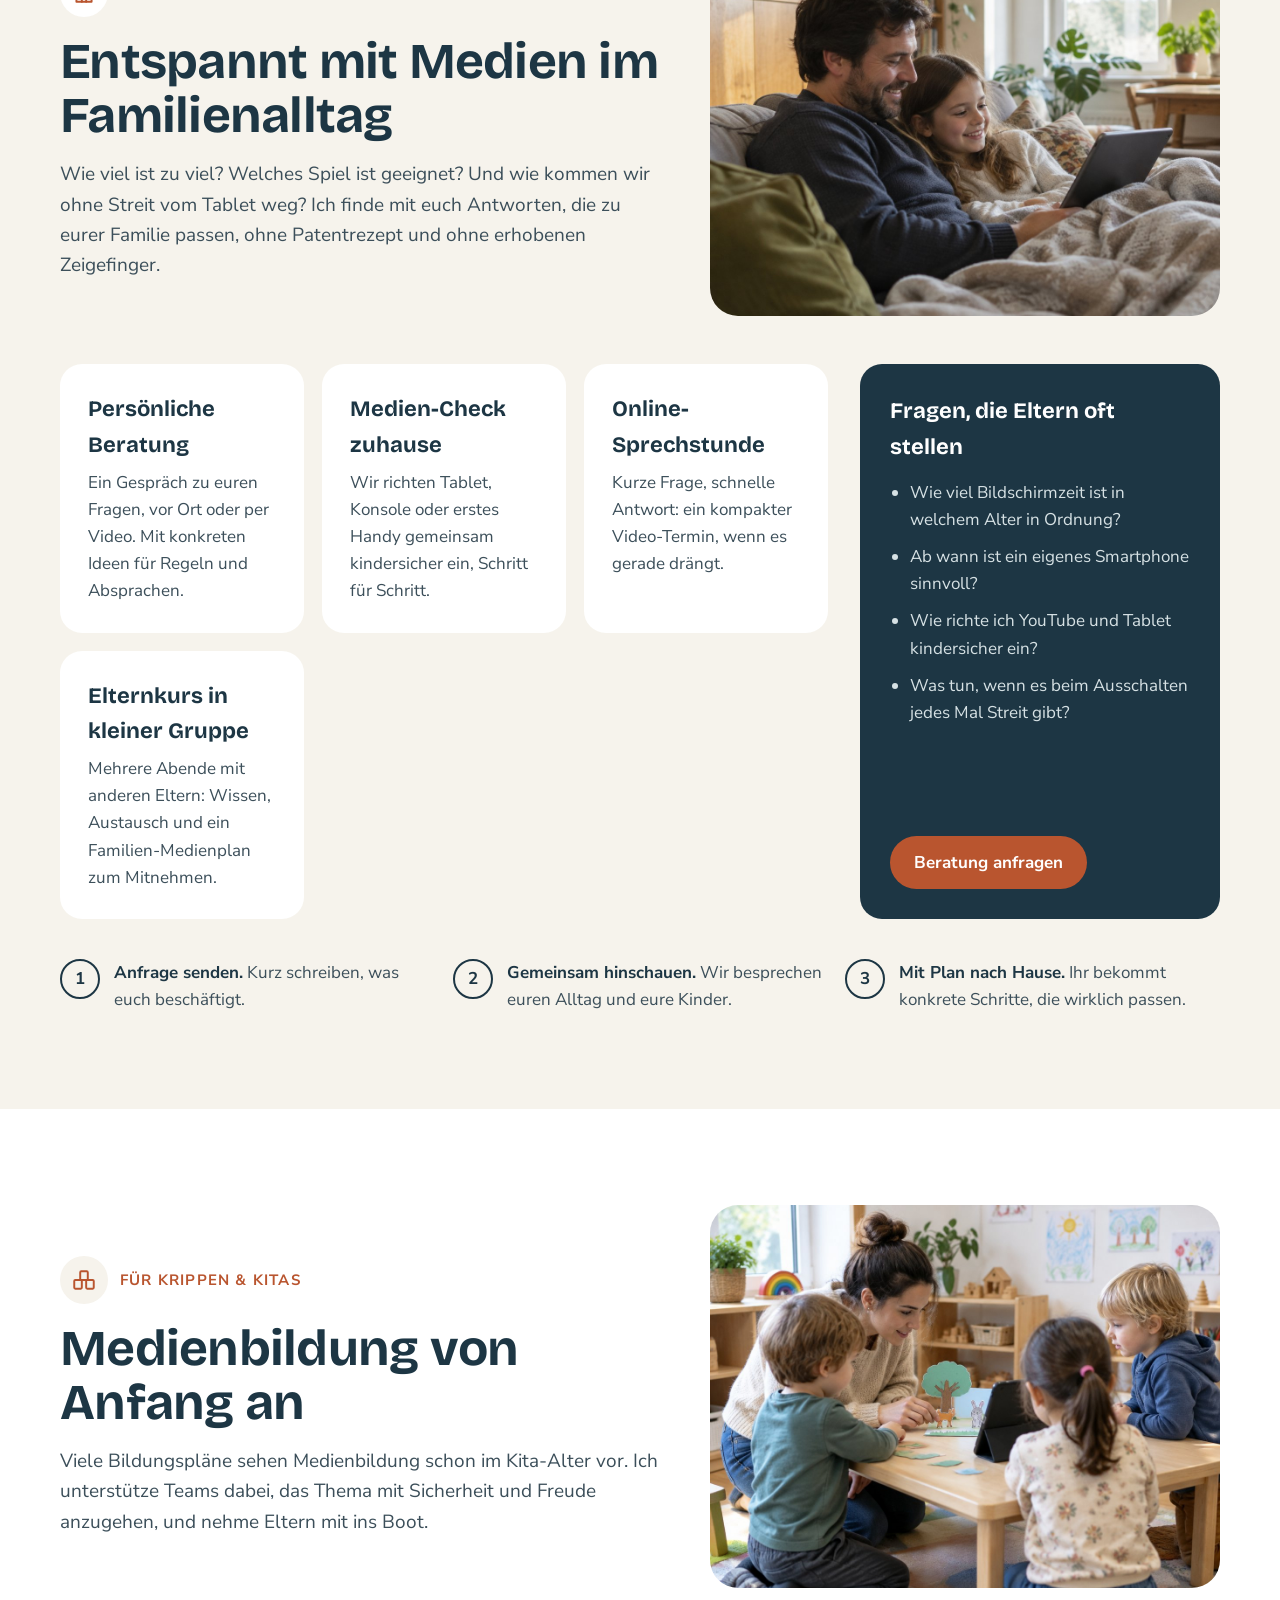
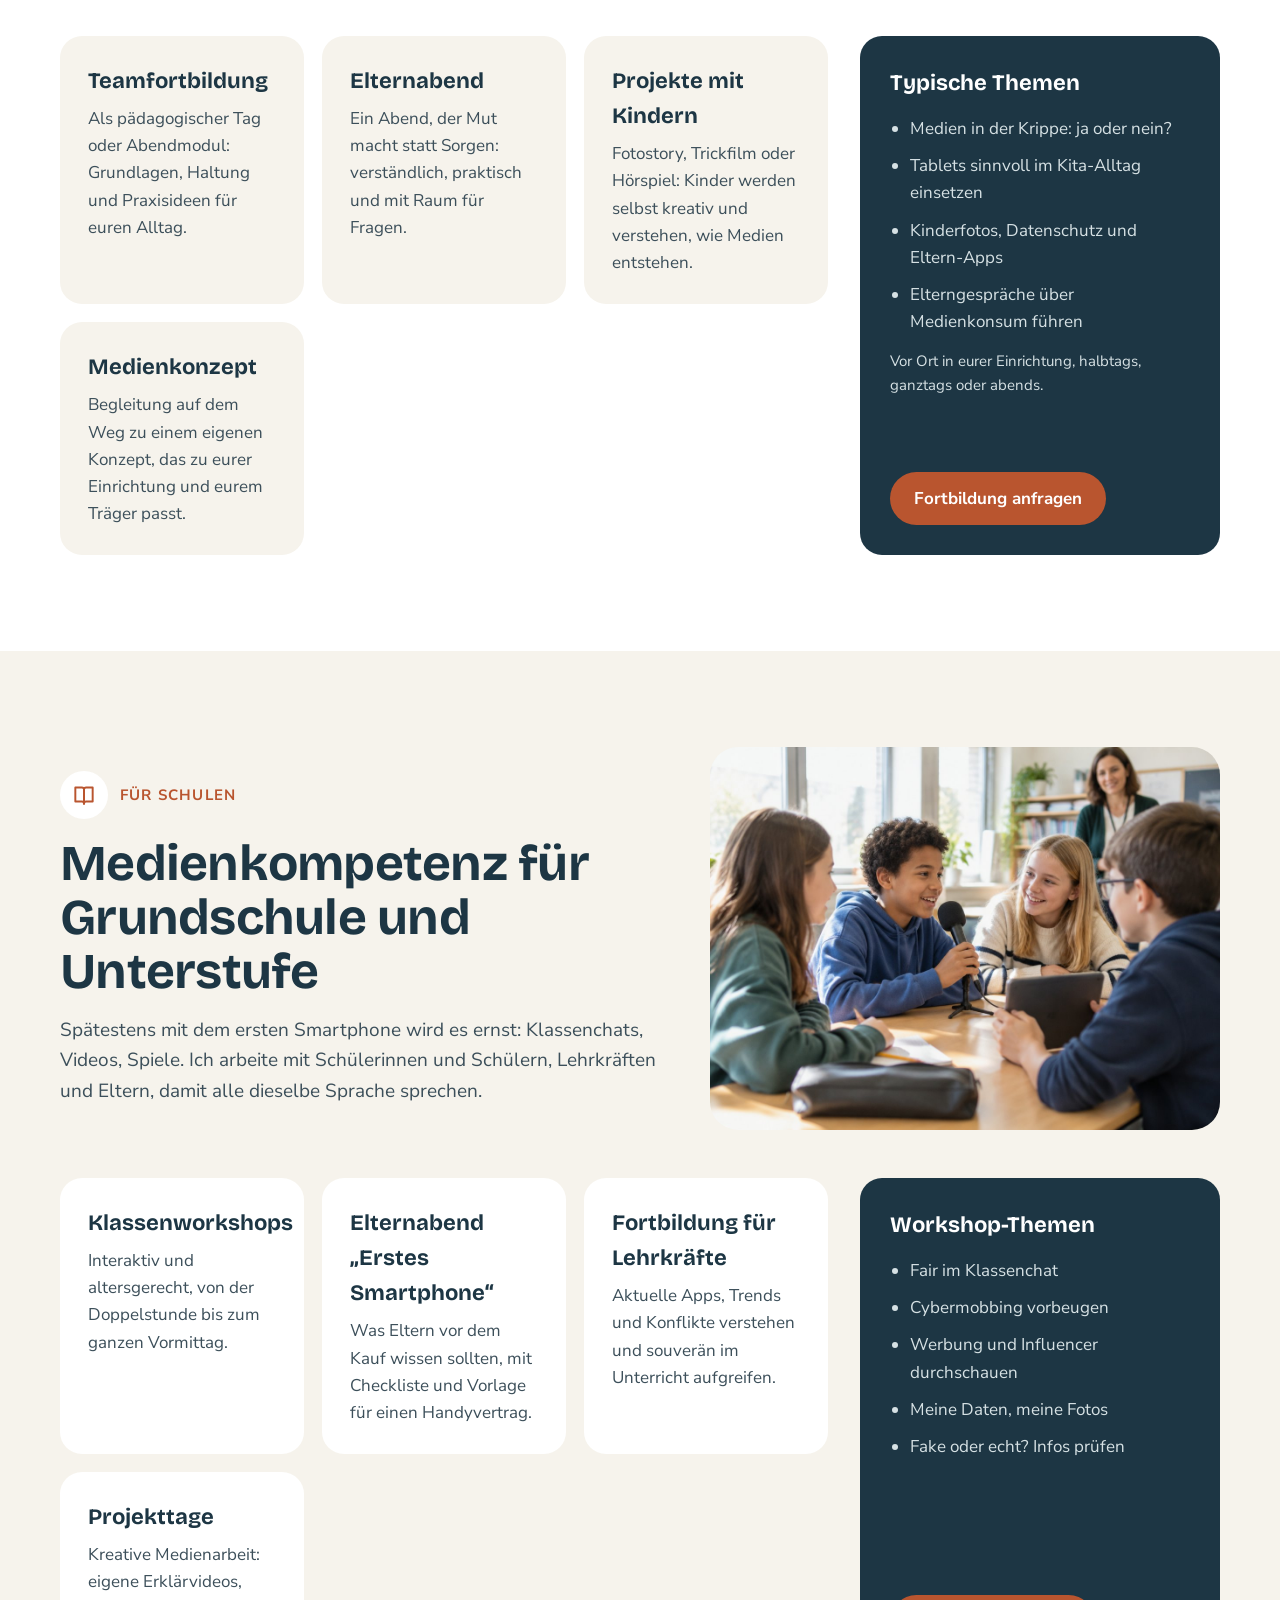
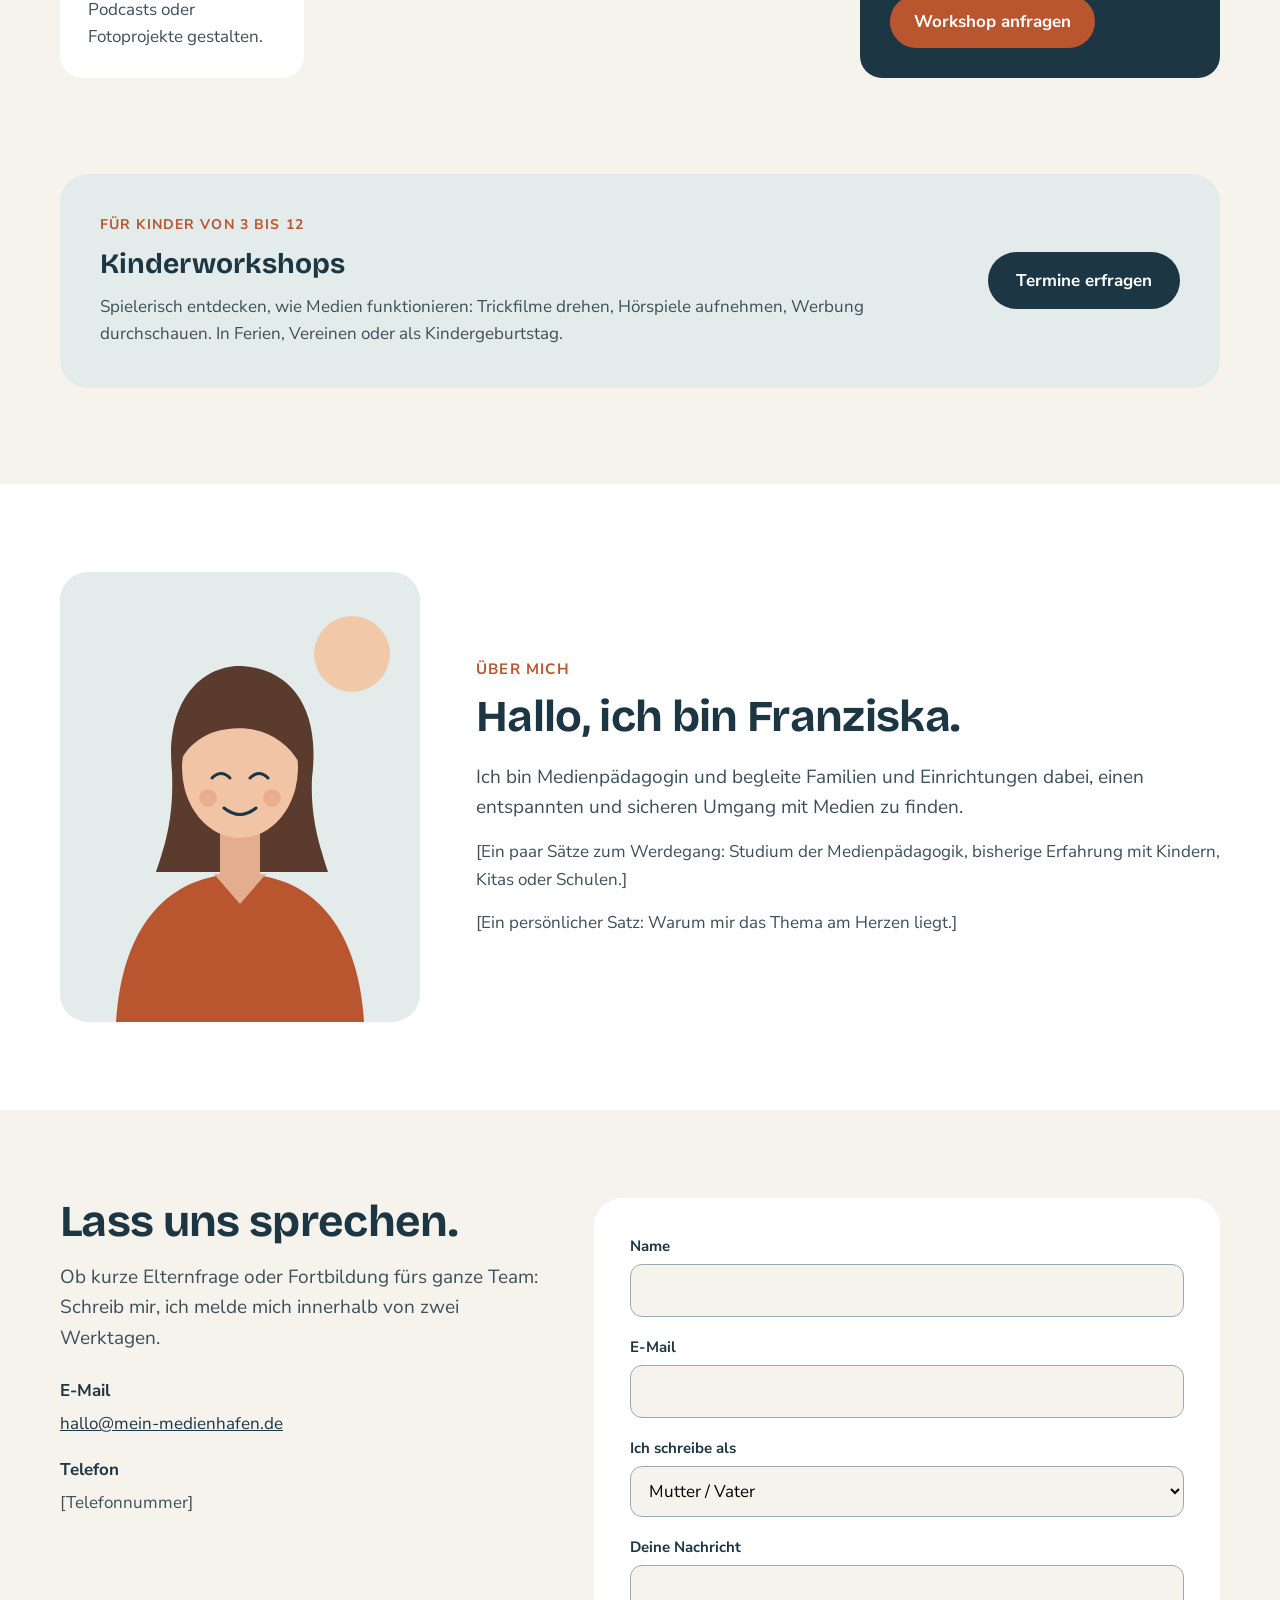
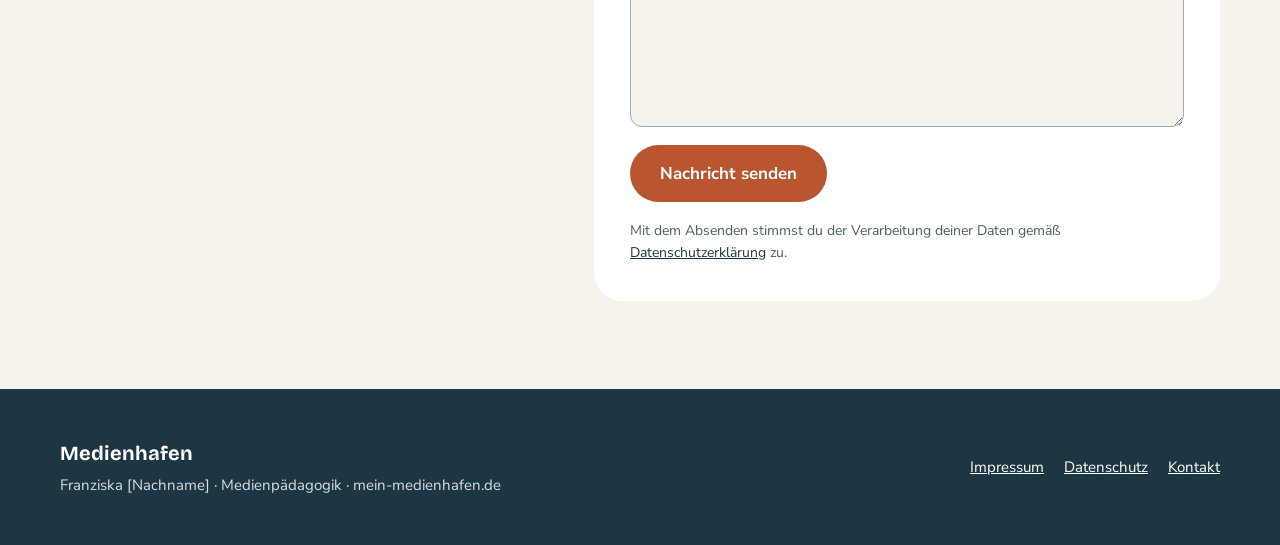
==== commit b450172d: "Kontakt in der Navigation als normalen Link darstellen Co-Authored-By: Claude Opus 5.5 <noreply@anth" ====
--- a/index.html
+++ b/index.html
@@ -10,13 +10,13 @@
 <body>
 <div style="font-family: 'Nunito Sans', system-ui, sans-serif; color: #1D3644; background: #F6F3EC; font-size: 17px; line-height: 1.6">
 
-<section id="start" style="position: relative; min-height: 780px; display: flex; flex-direction: column; overflow: hidden; background: #1D3644">
+<section id="start" class="hero" style="position: relative; min-height: 780px; display: flex; flex-direction: column; overflow: hidden; background: #1D3644">
 <img class="hero-img" src="bilder/startbild-familie.jpg" alt="Mutter und Kind sitzen von hinten gesehen auf einem Steg am Hafen bei Sonnenuntergang" style="position: absolute; top: 0; left: 0; width: 100%; height: 100%; object-fit: cover; object-position: 30% center">
-<div style="position: absolute; inset: 0; background: rgba(20, 38, 48, 0.25)"></div>
-<div style="position: absolute; inset: 0; background: linear-gradient(270deg, rgba(20, 38, 48, 0.85) 0%, rgba(20, 38, 48, 0.6) 42%, rgba(20, 38, 48, 0) 72%)"></div>
-<div style="position: absolute; inset: 0; background: linear-gradient(180deg, rgba(20, 38, 48, 0.6) 0%, rgba(20, 38, 48, 0) 22%)"></div>
-
-<header style="position: relative; max-width: 1160px; width: 100%; margin: 0 auto; padding: 22px 24px; box-sizing: border-box; display: flex; flex-wrap: wrap; align-items: center; justify-content: space-between; gap: 16px">
+<div class="hero-tint" style="position: absolute; inset: 0; background: rgba(20, 38, 48, 0.25)"></div>
+<div class="hero-side" style="position: absolute; inset: 0; background: linear-gradient(270deg, rgba(20, 38, 48, 0.85) 0%, rgba(20, 38, 48, 0.6) 42%, rgba(20, 38, 48, 0) 72%)"></div>
+<div class="hero-top" style="position: absolute; inset: 0; background: linear-gradient(180deg, rgba(20, 38, 48, 0.6) 0%, rgba(20, 38, 48, 0) 22%)"></div>
+
+<header class="hero-header" style="position: relative; max-width: 1160px; width: 100%; margin: 0 auto; padding: 22px 24px; box-sizing: border-box; display: flex; flex-wrap: wrap; align-items: center; justify-content: space-between; gap: 16px">
 <a href="#start" style="display: flex; align-items: center; gap: 12px; text-decoration: none; color: #FFFFFF">
 <svg width="44" height="44" viewBox="0 0 44 44" fill="none" stroke="#1D3644" stroke-width="2" stroke-linecap="round" stroke-linejoin="round" aria-hidden="true"><circle cx="22" cy="22" r="21" fill="#FFFFFF" stroke="none"></circle><circle cx="22" cy="12" r="3"></circle><path d="M22 15v18"></path><path d="M16 20h12"></path><path d="M12 26c0 5 4.5 8 10 8s10-3 10-8"></path></svg>
 <span style="display: flex; flex-direction: column; line-height: 1.1">
@@ -24,16 +24,16 @@
 <span style="font-size: 13px; color: #E8EEF0">bilden &amp; begleiten</span>
 </span>
 </a>
-<nav aria-label="Hauptnavigation" style="display: flex; flex-wrap: wrap; align-items: center; gap: 6px 20px; font-weight: 600; font-size: 16px">
+<nav class="hero-nav" aria-label="Hauptnavigation" style="display: flex; flex-wrap: wrap; align-items: center; gap: 6px 20px; font-weight: 600; font-size: 16px">
 <a href="#eltern" style="text-decoration: none; color: #FFFFFF">Eltern</a>
 <a href="#kitas" style="text-decoration: none; color: #FFFFFF">Kitas &amp; Krippen</a>
 <a href="#schulen" style="text-decoration: none; color: #FFFFFF">Schulen</a>
 <a href="#ueber" style="text-decoration: none; color: #FFFFFF">Über mich</a>
-<a href="#kontakt" style="text-decoration: none; background: #FFFFFF; color: #1D3644; padding: 10px 20px; border-radius: 999px; min-height: 44px; box-sizing: border-box; display: inline-flex; align-items: center">Kontakt</a>
+<a href="#kontakt" style="text-decoration: none; color: #FFFFFF; min-height: 44px; display: inline-flex; align-items: center">Kontakt</a>
 </nav>
 </header>
 
-<div style="position: relative; flex: 1 1 auto; max-width: 1160px; width: 100%; margin: 0 auto; padding: 40px 24px 96px; box-sizing: border-box; display: flex; justify-content: flex-end; align-items: center">
+<div class="hero-content" style="position: relative; flex: 1 1 auto; max-width: 1160px; width: 100%; margin: 0 auto; padding: 40px 24px 96px; box-sizing: border-box; display: flex; justify-content: flex-end; align-items: center">
 <div style="max-width: 540px; color: #FFFFFF">
 <p style="margin: 0 0 18px; font-weight: 700; font-size: 15px; letter-spacing: 0.08em; text-transform: uppercase; color: #F2C9A8">Medienbildung für Familien, Kitas &amp; Schulen</p>
 <h1 style="margin: 0 0 24px; font-family: 'Bricolage Grotesque', sans-serif; font-weight: 700; font-size: clamp(40px, 5.4vw, 68px); line-height: 1.04; letter-spacing: -0.02em">Ein sicherer Hafen in der Medienwelt.</h1>
--- a/css/style.css
+++ b/css/style.css
@@ -49,3 +49,17 @@
 .unterseite h2 { font-family: 'Bricolage Grotesque', sans-serif; font-size: 24px; margin: 36px 0 8px; }
 .unterseite .hinweis { background: #FFFFFF; border-radius: 18px; padding: 20px 24px; color: #3C4F5A; }
 .unterseite .zurueck { font-weight: 700; }
+
+/* Startbereich auf dem Handy: Bild oben frei sichtbar, Text darunter auf dunklem Grund */
+@media (max-width: 899px) {
+  .hero { min-height: 0 !important; display: block !important; }
+  .hero-img { position: relative !important; display: block; height: min(62vh, 520px) !important; object-position: 42% 35% !important; }
+  .hero-tint, .hero-side { display: none !important; }
+  .hero-top { height: 140px !important; bottom: auto !important; background: linear-gradient(180deg, rgba(20, 38, 48, 0.7) 0%, rgba(20, 38, 48, 0) 100%) !important; }
+  .hero-header { position: absolute !important; top: 0; left: 0; right: 0; flex-wrap: nowrap !important; }
+  .hero-nav a:not(:last-child) { display: none !important; }
+  .hero-content { display: block !important; padding: 36px 24px 56px !important; background: #1D3644; }
+}
+
+/* Navigation im Startbereich: Links beim Darüberfahren unterstreichen */
+.hero-nav a:hover { text-decoration: underline !important; text-underline-offset: 4px; }
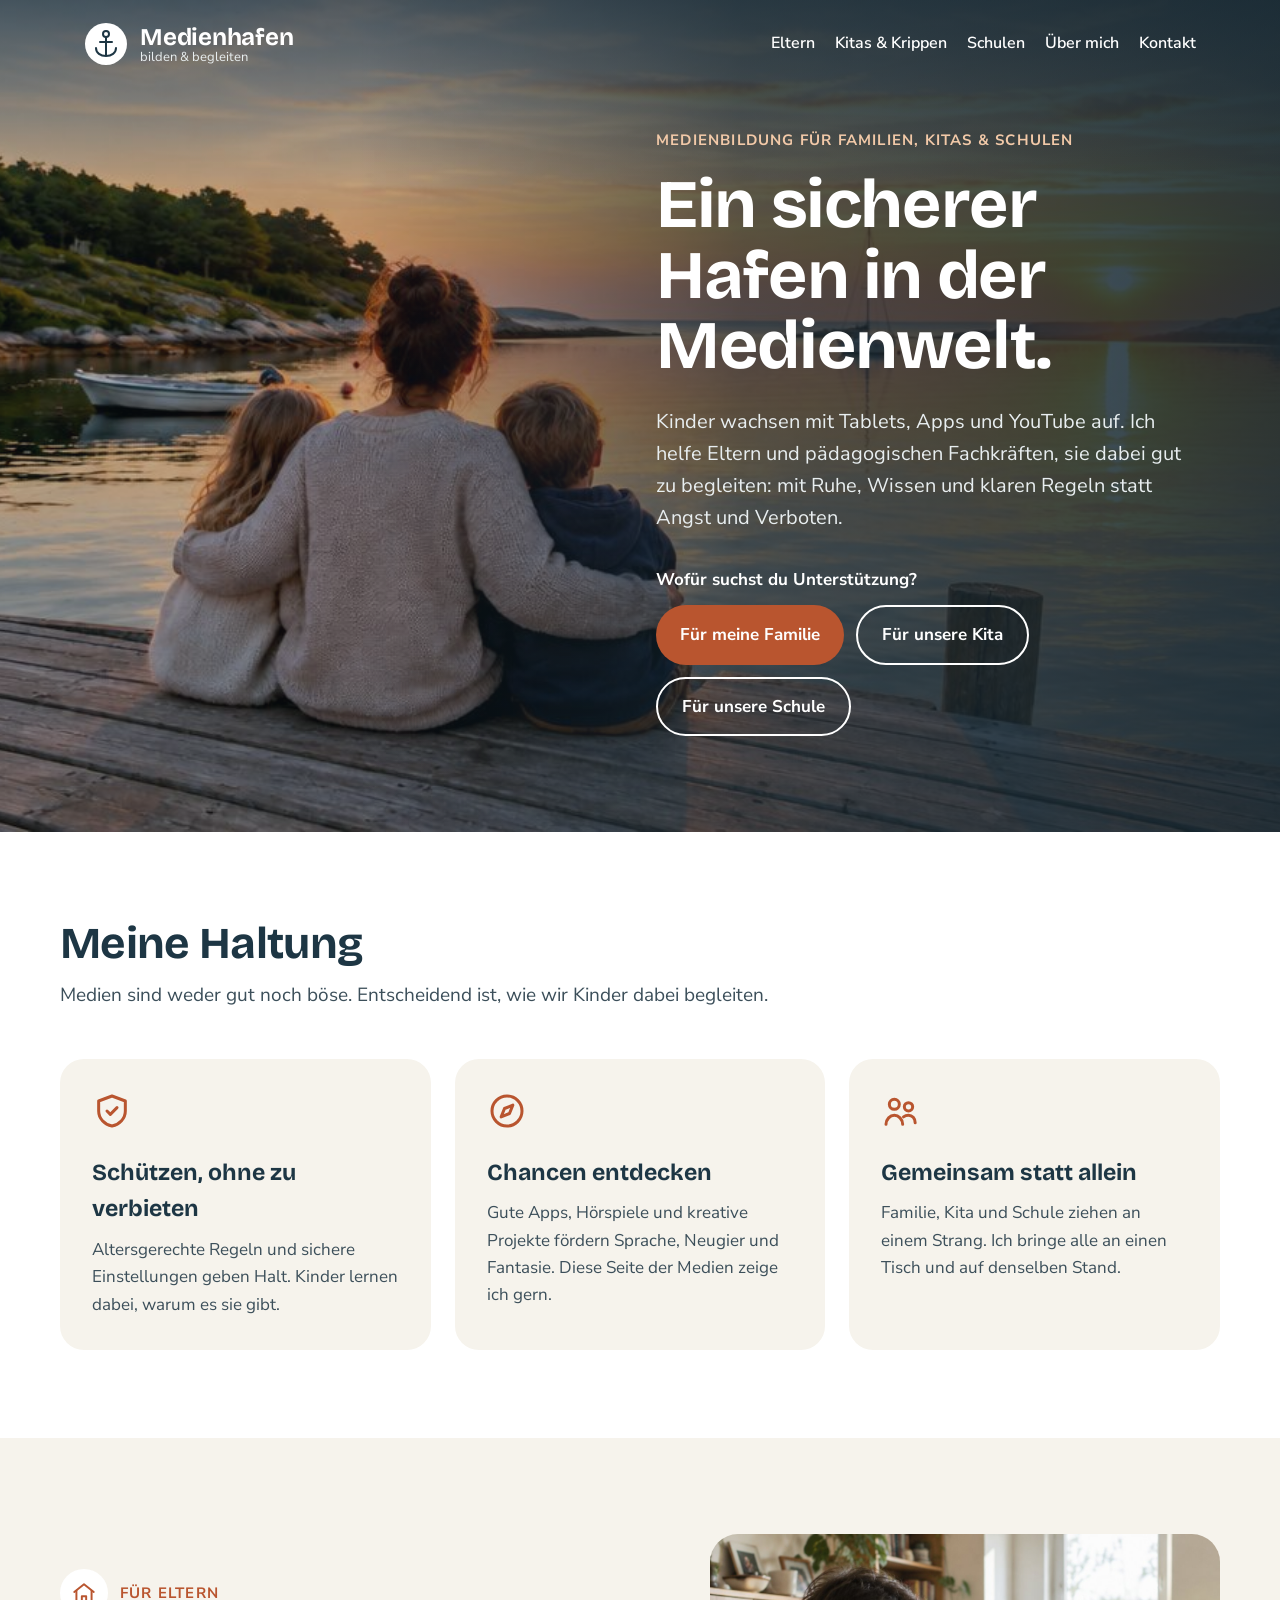
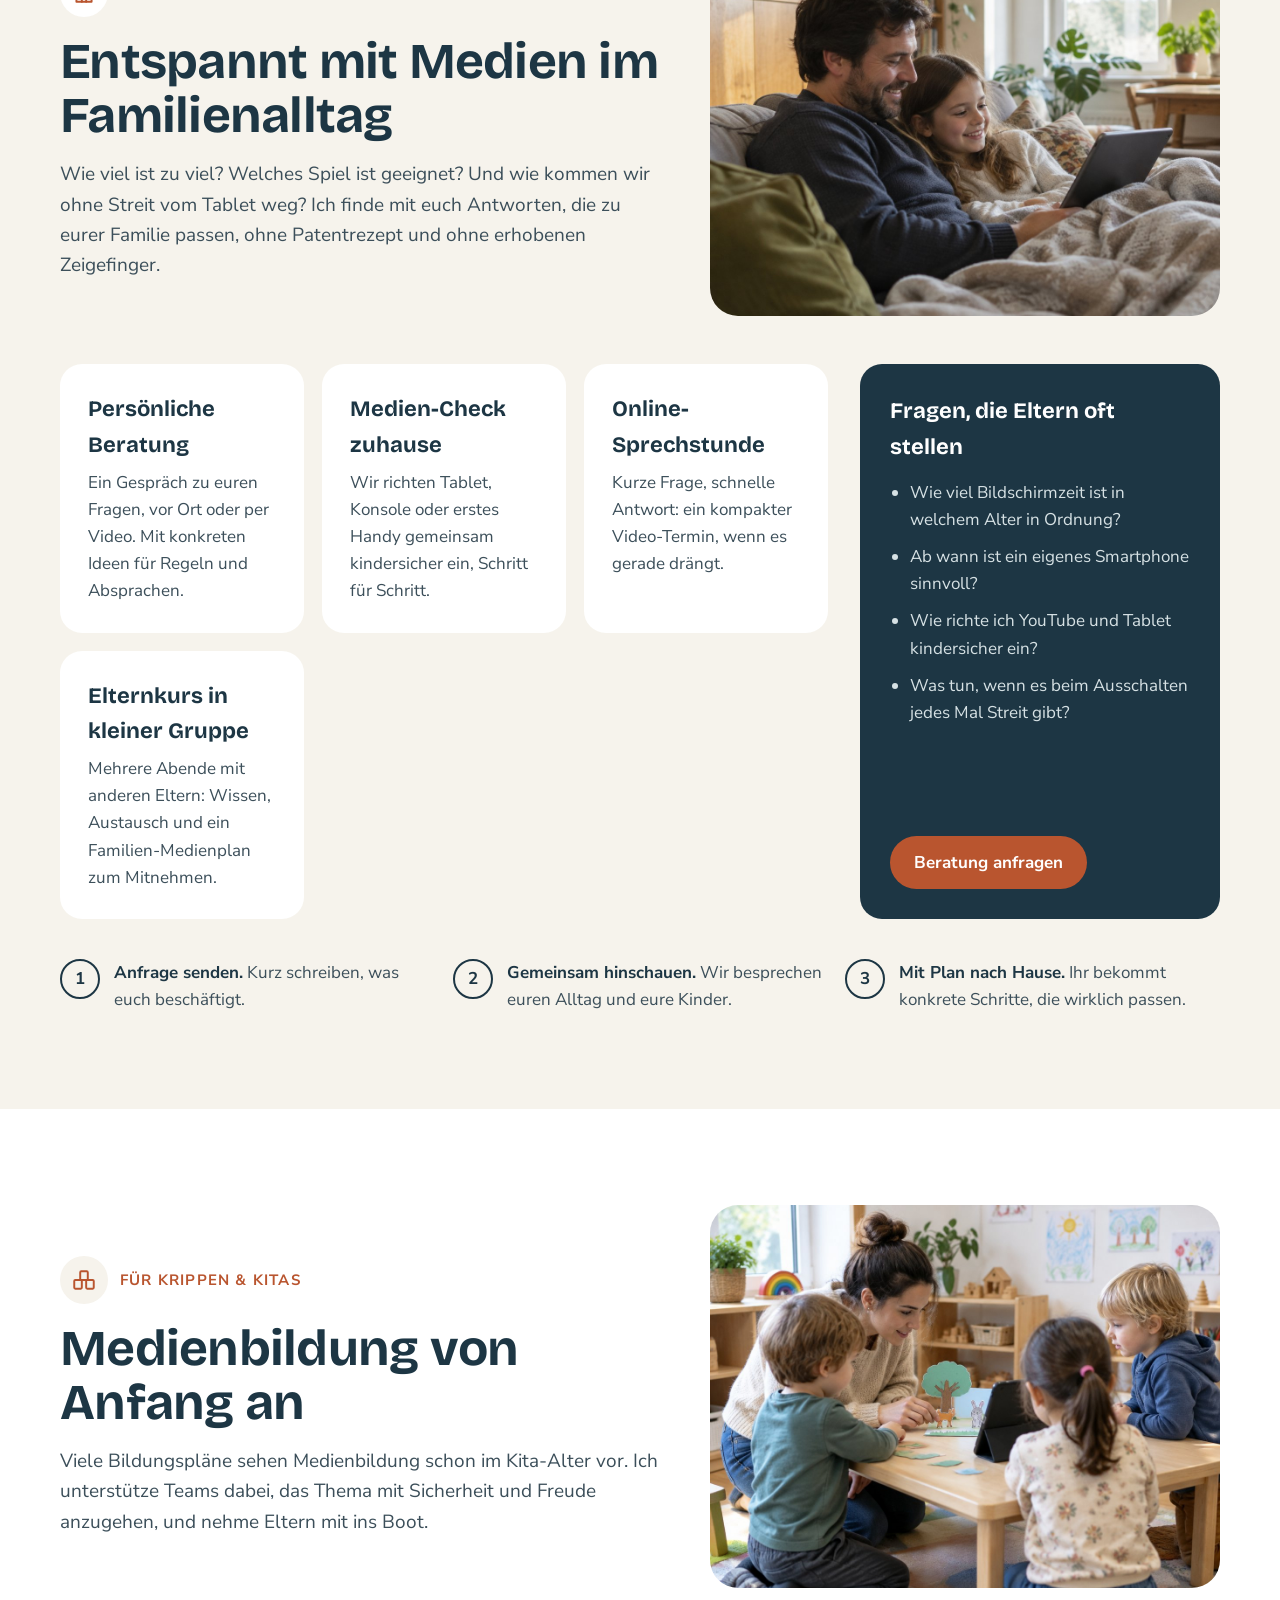
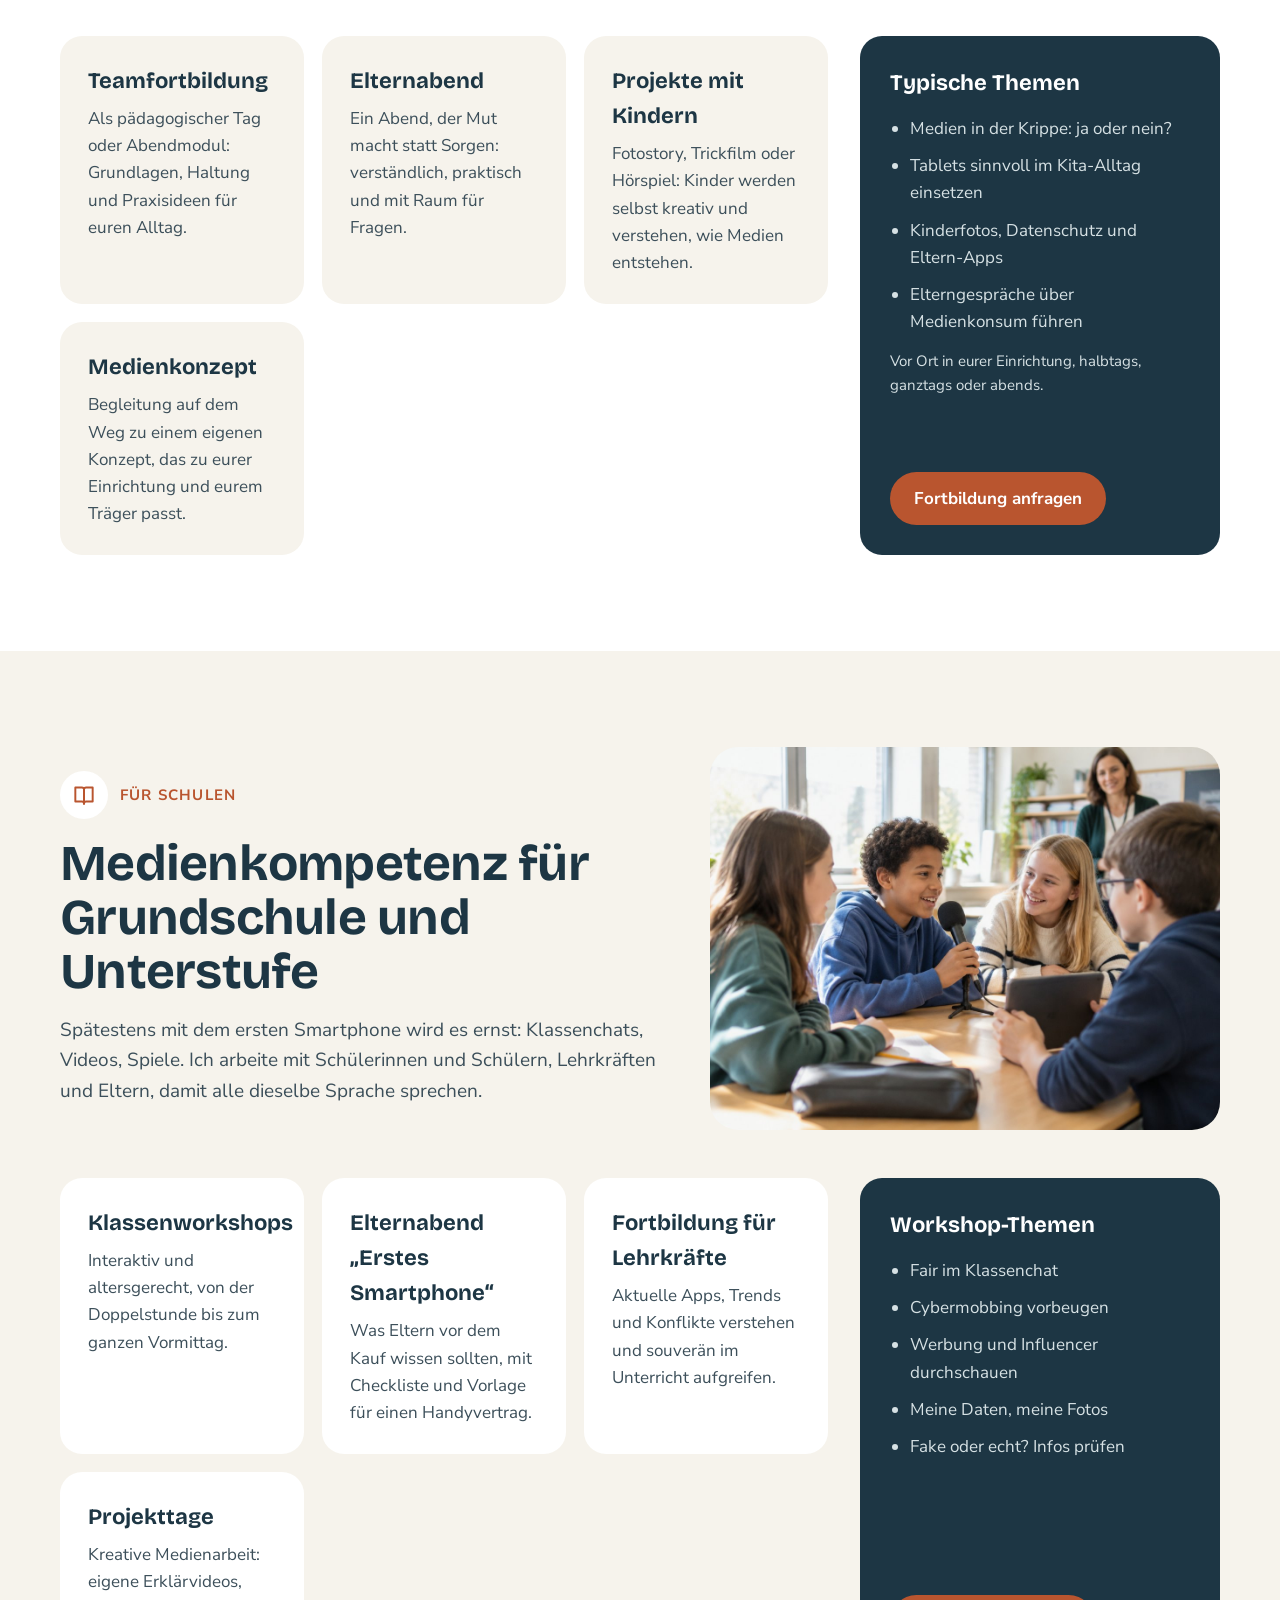
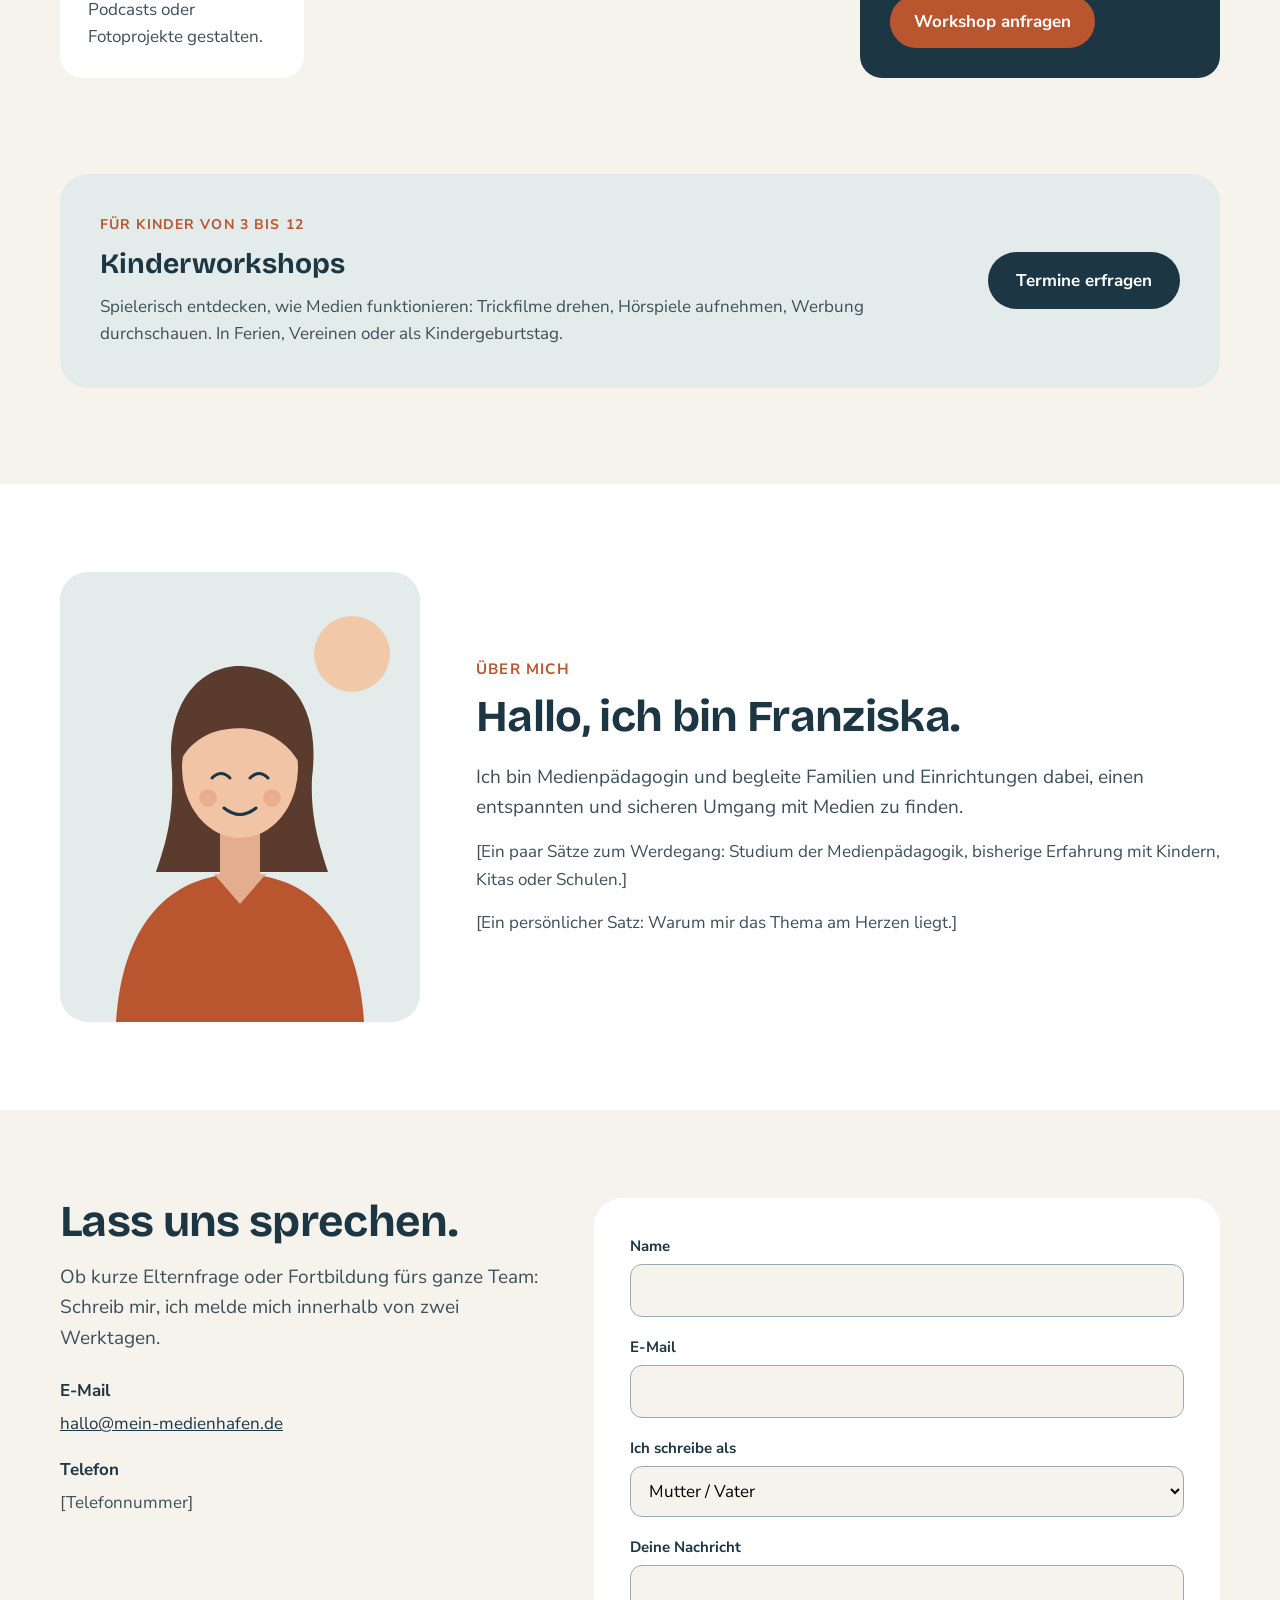
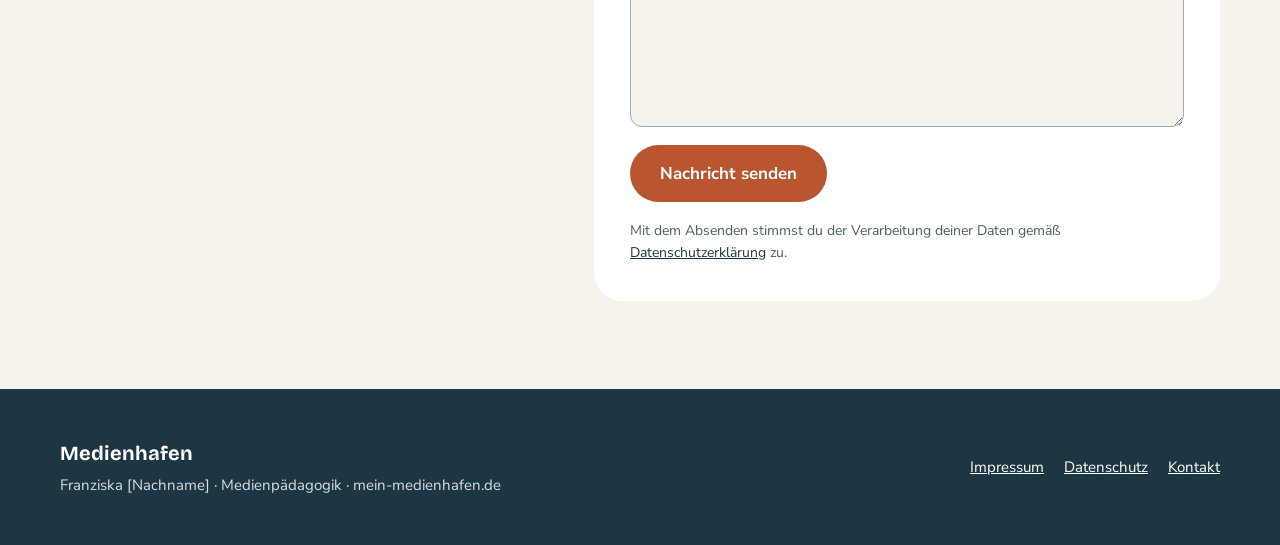
==== commit 0255ee3c: "Startbild mit Mutter und zwei Kindern Neues Startbild mit zusätzlichem Mädchen. Auf dem Desktop wird" ====
--- a/index.html
+++ b/index.html
@@ -11,7 +11,10 @@
 <div style="font-family: 'Nunito Sans', system-ui, sans-serif; color: #1D3644; background: #F6F3EC; font-size: 17px; line-height: 1.6">
 
 <section id="start" class="hero" style="position: relative; min-height: 780px; display: flex; flex-direction: column; overflow: hidden; background: #1D3644">
-<img class="hero-img" src="bilder/startbild-familie.jpg" alt="Mutter und Kind sitzen von hinten gesehen auf einem Steg am Hafen bei Sonnenuntergang" style="position: absolute; top: 0; left: 0; width: 100%; height: 100%; object-fit: cover; object-position: 30% center">
+<picture>
+<source media="(min-width: 900px)" srcset="bilder/startbild-familie-breit.jpg">
+<img class="hero-img" src="bilder/startbild-familie.jpg" alt="Mutter und zwei Kinder sitzen von hinten gesehen auf einem Steg am Hafen bei Sonnenuntergang" style="position: absolute; top: 0; left: 0; width: 100%; height: 100%; object-fit: cover; object-position: 30% center">
+</picture>
 <div class="hero-tint" style="position: absolute; inset: 0; background: rgba(20, 38, 48, 0.25)"></div>
 <div class="hero-side" style="position: absolute; inset: 0; background: linear-gradient(270deg, rgba(20, 38, 48, 0.85) 0%, rgba(20, 38, 48, 0.6) 42%, rgba(20, 38, 48, 0) 72%)"></div>
 <div class="hero-top" style="position: absolute; inset: 0; background: linear-gradient(180deg, rgba(20, 38, 48, 0.6) 0%, rgba(20, 38, 48, 0) 22%)"></div>
--- a/css/style.css
+++ b/css/style.css
@@ -38,9 +38,10 @@
 a:hover { color: #B9552F; }
 img { max-width: 100%; }
 
-/* Startbild auf großen Bildschirmen etwas nach links schieben, damit Mutter und Kind gut sichtbar bleiben */
+/* Startbild: auf großen Bildschirmen das breite Panorama, die Familie steht links frei neben dem Text */
+.hero picture { display: contents; }
 @media (min-width: 900px) {
-  .hero-img { max-width: none; width: 130% !important; left: -30% !important; object-position: 50% 30% !important; }
+  .hero-img { object-position: 8% center !important; }
 }
 
 /* Unterseiten (Impressum, Datenschutz) */
@@ -53,7 +54,7 @@
 /* Startbereich auf dem Handy: Bild oben frei sichtbar, Text darunter auf dunklem Grund */
 @media (max-width: 899px) {
   .hero { min-height: 0 !important; display: block !important; }
-  .hero-img { position: relative !important; display: block; height: min(62vh, 520px) !important; object-position: 42% 35% !important; }
+  .hero-img { position: relative !important; display: block; height: min(62vh, 520px) !important; object-position: 30% 35% !important; }
   .hero-tint, .hero-side { display: none !important; }
   .hero-top { height: 140px !important; bottom: auto !important; background: linear-gradient(180deg, rgba(20, 38, 48, 0.7) 0%, rgba(20, 38, 48, 0) 100%) !important; }
   .hero-header { position: absolute !important; top: 0; left: 0; right: 0; flex-wrap: nowrap !important; }
